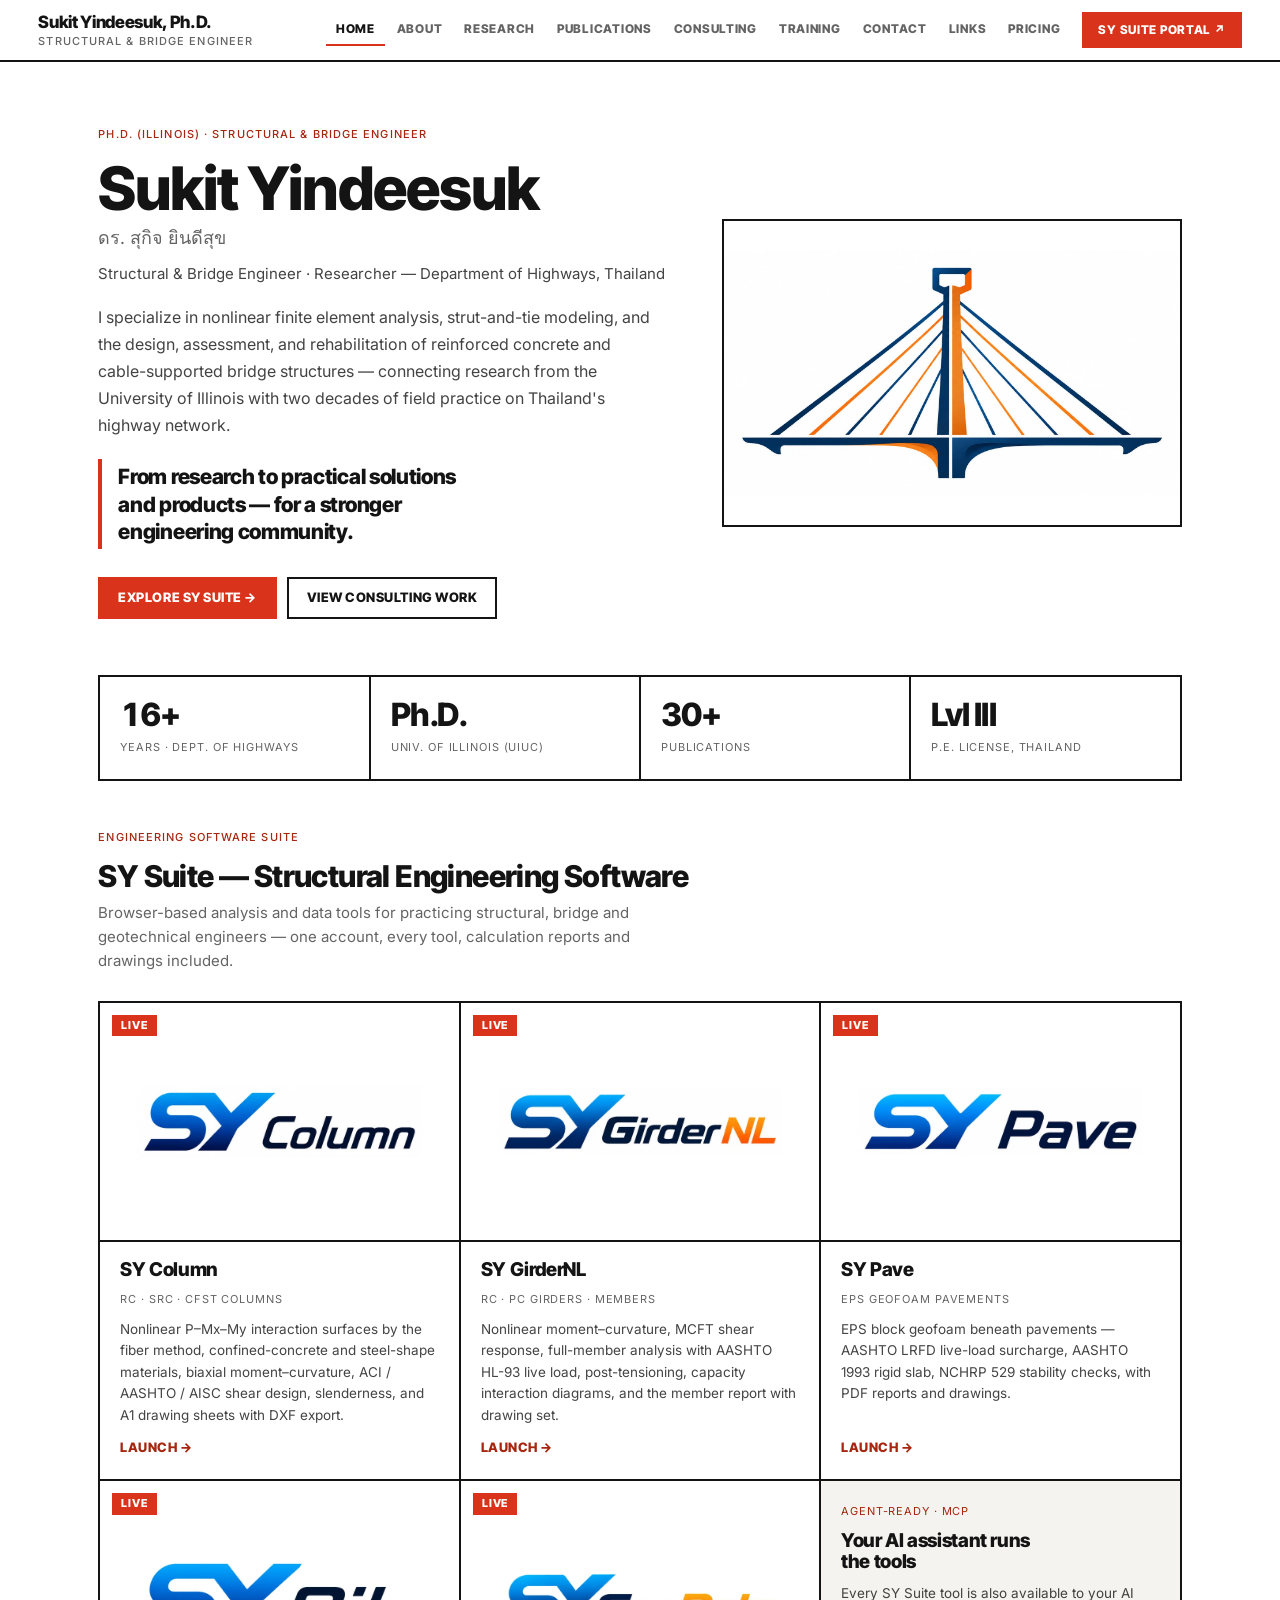
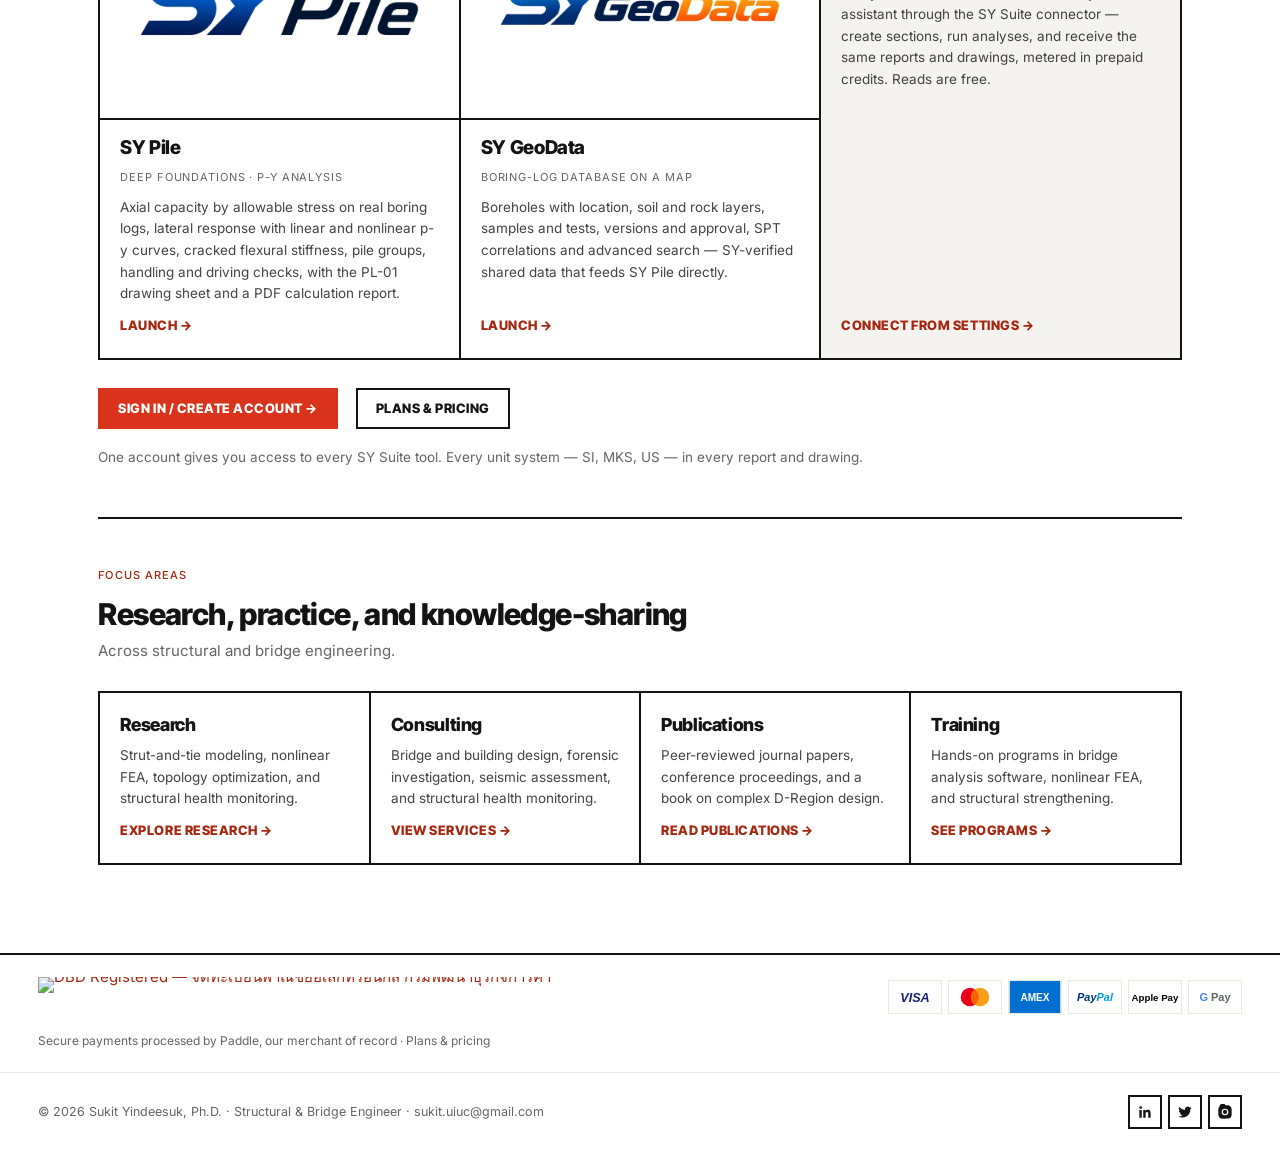
==== index.html @ 0c469ec7 "home: SY Pile + SY GeoData cards, motto, agent-ready note (style v5)" ====
<!DOCTYPE html>
<html lang="en">
<head>
  <meta charset="UTF-8" />
  <meta name="viewport" content="width=device-width, initial-scale=1.0" />
  <title>Sukit Yindeesuk, Ph.D. — Structural &amp; Bridge Engineer</title>
  <meta name="description" content="Dr. Sukit Yindeesuk (ดร. สุกิจ ยินดีสุข) — Structural &amp; Bridge Engineer and Researcher, Department of Highways, Thailand. Ph.D. Civil Engineering, University of Illinois at Urbana-Champaign. SY Suite: SY Column, SY GirderNL, SY Pave, SY Pile and SY GeoData." />
  <link rel="icon" type="image/x-icon" href="/favicon.ico" />
  <link rel="icon" type="image/png" sizes="32x32" href="/favicon-32x32.png" />
  <link rel="icon" type="image/png" sizes="16x16" href="/favicon-16x16.png" />
  <link rel="apple-touch-icon" sizes="180x180" href="/apple-touch-icon.png" />
  <link rel="manifest" href="/site.webmanifest" />
  <meta name="theme-color" content="#ffffff" />
  <link rel="preconnect" href="https://fonts.googleapis.com">
  <link rel="preconnect" href="https://fonts.gstatic.com" crossorigin>
  <link rel="stylesheet" href="https://fonts.googleapis.com/css2?family=Inter:wght@400;500;600&family=Inter+Tight:wght@700;800&display=swap">
  <link rel="stylesheet" href="style.css?v=5" />
</head>
<body>
  <header class="topbar">
    <div class="brand">Sukit Yindeesuk, Ph.D.<span>Structural &amp; Bridge Engineer</span></div>
    <nav class="nav-links">
      <a href="index.html" class="active">Home</a>
      <a href="about.html">About</a>
      <a href="research.html">Research</a>
      <a href="publications.html">Publications</a>
      <a href="consulting.html">Consulting</a>
      <a href="training.html">Training</a>
      <a href="contact.html">Contact</a>
      <a href="links.html">Links</a>
      <a href="https://app.tonsukit.com/#/pricing" target="_blank" rel="noopener">Pricing</a>
      <a href="https://app.tonsukit.com" target="_blank" rel="noopener" class="nav-cta">SY Suite Portal ↗</a>
    </nav>
  </header>

  <main>
    <div class="wrap">
      <section class="hero">
        <div class="hero-text">
          <div class="hero-eyebrow">Ph.D. (Illinois) · Structural &amp; Bridge Engineer</div>
          <h1 class="hero-title">Sukit Yindeesuk<span class="th">ดร. สุกิจ ยินดีสุข</span></h1>
          <div class="hero-role">Structural &amp; Bridge Engineer · Researcher — Department of Highways, Thailand</div>
          <p class="hero-tag">I specialize in nonlinear finite element analysis, strut-and-tie modeling, and the design, assessment, and rehabilitation of reinforced concrete and cable-supported bridge structures — connecting research from the University of Illinois with two decades of field practice on Thailand's highway network.</p>
          <p class="hero-motto">From research to practical solutions and products — for a stronger engineering community.</p>
          <div class="hero-actions">
            <a href="#suite" class="btn btn-primary">Explore SY Suite →</a>
            <a href="consulting.html" class="btn">View Consulting Work</a>
          </div>
        </div>
        <div class="hero-art">
          <picture>
            <source srcset="assets/hero-bridge.webp" type="image/webp">
            <img src="assets/hero-bridge.png" alt="Cable-stayed bridge — SY Suite" width="1500" height="1000" fetchpriority="high">
          </picture>
        </div>
      </section>

      <div class="stats">
        <div class="stat"><div class="num">16+</div><div class="lbl">Years · Dept. of Highways</div></div>
        <div class="stat"><div class="num">Ph.D.</div><div class="lbl">Univ. of Illinois (UIUC)</div></div>
        <div class="stat"><div class="num">30+</div><div class="lbl">Publications</div></div>
        <div class="stat"><div class="num">Lvl III</div><div class="lbl">P.E. License, Thailand</div></div>
      </div>

      <section class="block" id="suite">
        <div class="fbadge">Engineering Software Suite</div>
        <h2>SY Suite — Structural Engineering Software</h2>
        <p class="sub">Browser-based analysis and data tools for practicing structural, bridge and geotechnical engineers — one account, every tool, calculation reports and drawings included.</p>
        <div class="product-grid">

          <div class="product-card live has-logo">
            <div class="pc-banner">
              <picture><source srcset="assets/sy-column-logo-v2.webp" type="image/webp"><img src="assets/sy-column-logo-v2.png" alt="SY Column" loading="lazy" width="900" height="600"></picture>
              <span class="pc-status live">Live</span>
            </div>
            <div class="pc-body">
              <h3>SY Column</h3>
              <div class="pc-meta">RC · SRC · CFST columns</div>
              <p>Nonlinear P–Mx–My interaction surfaces by the fiber method, confined-concrete and steel-shape materials, biaxial moment–curvature, ACI / AASHTO / AISC shear design, slenderness, and A1 drawing sheets with DXF export.</p>
              <a href="https://sycolumn.tonsukit.com" target="_blank" rel="noopener" class="more">Launch →</a>
            </div>
          </div>

          <div class="product-card live has-logo">
            <div class="pc-banner">
              <picture><source srcset="assets/sy-girdernl-logo-v2.webp" type="image/webp"><img src="assets/sy-girdernl-logo-v2.png" alt="SY GirderNL" loading="lazy" width="900" height="600"></picture>
              <span class="pc-status live">Live</span>
            </div>
            <div class="pc-body">
              <h3>SY GirderNL</h3>
              <div class="pc-meta">RC · PC girders · members</div>
              <p>Nonlinear moment–curvature, MCFT shear response, full-member analysis with AASHTO HL-93 live load, post-tensioning, capacity interaction diagrams, and the member report with drawing set.</p>
              <a href="https://girdernl.tonsukit.com" target="_blank" rel="noopener" class="more">Launch →</a>
            </div>
          </div>

          <div class="product-card live has-logo">
            <div class="pc-banner">
              <picture><source srcset="assets/sy-pave-logo-v2.webp" type="image/webp"><img src="assets/sy-pave-logo-v2.png" alt="SY Pave" loading="lazy" width="900" height="600"></picture>
              <span class="pc-status live">Live</span>
            </div>
            <div class="pc-body">
              <h3>SY Pave</h3>
              <div class="pc-meta">EPS geofoam pavements</div>
              <p>EPS block geofoam beneath pavements — AASHTO LRFD live-load surcharge, AASHTO 1993 rigid slab, NCHRP 529 stability checks, with PDF reports and drawings.</p>
              <a href="https://pavement.tonsukit.com" target="_blank" rel="noopener" class="more">Launch →</a>
            </div>
          </div>

          <div class="product-card live has-logo">
            <div class="pc-banner">
              <picture><source srcset="assets/sy-pile-logo-v2.webp" type="image/webp"><img src="assets/sy-pile-logo-v2.png" alt="SY Pile" loading="lazy" width="900" height="600"></picture>
              <span class="pc-status live">Live</span>
            </div>
            <div class="pc-body">
              <h3>SY Pile</h3>
              <div class="pc-meta">Deep foundations · p-y analysis</div>
              <p>Axial capacity by allowable stress on real boring logs, lateral response with linear and nonlinear p-y curves, cracked flexural stiffness, pile groups, handling and driving checks, with the PL-01 drawing sheet and a PDF calculation report.</p>
              <a href="https://pile.tonsukit.com" target="_blank" rel="noopener" class="more">Launch →</a>
            </div>
          </div>

          <div class="product-card live has-logo">
            <div class="pc-banner">
              <picture><source srcset="assets/sy-geodata-logo-v2.webp" type="image/webp"><img src="assets/sy-geodata-logo-v2.png" alt="SY GeoData" loading="lazy" width="900" height="600"></picture>
              <span class="pc-status live">Live</span>
            </div>
            <div class="pc-body">
              <h3>SY GeoData</h3>
              <div class="pc-meta">Boring-log database on a map</div>
              <p>Boreholes with location, soil and rock layers, samples and tests, versions and approval, SPT correlations and advanced search — SY-verified shared data that feeds SY Pile directly.</p>
              <a href="https://gis.tonsukit.com" target="_blank" rel="noopener" class="more">Launch →</a>
            </div>
          </div>

          <div class="product-card pc-note">
            <div class="pc-body">
              <div class="pc-meta">Agent-ready · MCP</div>
              <h3>Your AI assistant runs the tools</h3>
              <p>Every SY Suite tool is also available to your AI assistant through the SY Suite connector — create sections, run analyses, and receive the same reports and drawings, metered in prepaid credits. Reads are free.</p>
              <a href="https://app.tonsukit.com/#/settings" target="_blank" rel="noopener" class="more">Connect from Settings →</a>
            </div>
          </div>

        </div>
        <div class="suite-cta">
          <a href="https://app.tonsukit.com" target="_blank" rel="noopener" class="btn btn-primary">Sign In / Create Account →</a>
          <a href="https://app.tonsukit.com/#/pricing" target="_blank" rel="noopener" class="btn">Plans &amp; Pricing</a>
          <span class="suite-cta-note">One account gives you access to every SY Suite tool. Every unit system — SI, MKS, US — in every report and drawing.</span>
        </div>
      </section>

      <section class="block">
        <div class="fbadge">Focus Areas</div>
        <h2>Research, practice, and knowledge-sharing</h2>
        <p class="sub">Across structural and bridge engineering.</p>
        <div class="card-grid">
          <div class="card">
            <h3>Research</h3>
            <p>Strut-and-tie modeling, nonlinear FEA, topology optimization, and structural health monitoring.</p>
            <a href="research.html" class="more">Explore research →</a>
          </div>
          <div class="card">
            <h3>Consulting</h3>
            <p>Bridge and building design, forensic investigation, seismic assessment, and structural health monitoring.</p>
            <a href="consulting.html" class="more">View services →</a>
          </div>
          <div class="card">
            <h3>Publications</h3>
            <p>Peer-reviewed journal papers, conference proceedings, and a book on complex D-Region design.</p>
            <a href="publications.html" class="more">Read publications →</a>
          </div>
          <div class="card">
            <h3>Training</h3>
            <p>Hands-on programs in bridge analysis software, nonlinear FEA, and structural strengthening.</p>
            <a href="training.html" class="more">See programs →</a>
          </div>
        </div>
      </section>
    </div>
  </main>
  <footer class="footer">
    <div class="footer-pay">
      <a href="https://dbdregistered.dbd.go.th/api/public/shopinfo?param=7BDC76A3CD3622CDC78A5F2451CE8FC6B39B753FEC17CCC241FFFB0E63C2DBDD" target="_blank" rel="noopener" class="dbd-link" aria-label="DBD Registered — ตรวจสอบการจดทะเบียนพาณิชย์อิเล็กทรอนิกส์">
        <img src="https://dbdregistered.dbd.go.th/api/public/banner?param=7BDC76A3CD3622CDC78A5F2451CE8FC6B39B753FEC17CCC241FFFB0E63C2DBDD" alt="DBD Registered — จดทะเบียนพาณิชย์อิเล็กทรอนิกส์ กรมพัฒนาธุรกิจการค้า" class="dbd-badge" loading="lazy">
      </a>
      <div class="paybadges" aria-label="Accepted payment methods">
        <span class="paybadge" title="Visa"><svg viewBox="0 0 60 38" xmlns="http://www.w3.org/2000/svg"><text x="30" y="25" text-anchor="middle" font-family="Arial,Helvetica,sans-serif" font-size="15" font-style="italic" font-weight="bold" fill="#1A1F71">VISA</text></svg></span>
        <span class="paybadge" title="Mastercard"><svg viewBox="0 0 60 38" xmlns="http://www.w3.org/2000/svg"><circle cx="24" cy="19" r="11" fill="#EB001B"/><circle cx="36" cy="19" r="11" fill="#F79E1B"/><path d="M30 10.2a11 11 0 0 1 0 17.6 11 11 0 0 1 0-17.6z" fill="#FF5F00"/></svg></span>
        <span class="paybadge" title="American Express"><svg viewBox="0 0 60 38" xmlns="http://www.w3.org/2000/svg"><rect width="60" height="38" fill="#016FD0"/><text x="30" y="24" text-anchor="middle" font-family="Arial,Helvetica,sans-serif" font-size="12" font-weight="bold" fill="#fff">AMEX</text></svg></span>
        <span class="paybadge" title="PayPal"><svg viewBox="0 0 60 38" xmlns="http://www.w3.org/2000/svg"><text x="30" y="24" text-anchor="middle" font-family="Arial,Helvetica,sans-serif" font-size="13" font-style="italic" font-weight="bold"><tspan fill="#003087">Pay</tspan><tspan fill="#009CDE">Pal</tspan></text></svg></span>
        <span class="paybadge" title="Apple Pay"><svg viewBox="0 0 60 38" xmlns="http://www.w3.org/2000/svg"><text x="30" y="24" text-anchor="middle" font-family="-apple-system,'Segoe UI',Arial,sans-serif" font-size="11.5" font-weight="600" fill="#000">Apple Pay</text></svg></span>
        <span class="paybadge" title="Google Pay"><svg viewBox="0 0 60 38" xmlns="http://www.w3.org/2000/svg"><text x="30" y="24" text-anchor="middle" font-family="Arial,Helvetica,sans-serif" font-size="13" font-weight="bold"><tspan fill="#4285F4">G</tspan><tspan fill="#5F6368"> Pay</tspan></text></svg></span>
      </div>
      <div class="footer-pay-note">Secure payments processed by Paddle, our merchant of record · <a href="https://app.tonsukit.com/#/pricing" target="_blank" rel="noopener" style="color:inherit">Plans &amp; pricing</a></div>
    </div>
    <div class="footer-inner">
      <div class="fmeta">© 2026 Sukit Yindeesuk, Ph.D. · Structural &amp; Bridge Engineer · <a href="mailto:sukit.uiuc@gmail.com">sukit.uiuc@gmail.com</a></div>
      <div class="social">
        <a href="https://www.linkedin.com/in/sukit-yindeesuk-65629050/" target="_blank" rel="noopener" aria-label="LinkedIn"><svg width="16" height="16" viewBox="0 0 24 24" fill="currentColor"><path d="M20.45 20.45h-3.55v-5.57c0-1.33-.02-3.04-1.85-3.04-1.86 0-2.15 1.45-2.15 2.94v5.67H9.35V9h3.41v1.56h.05c.47-.9 1.63-1.85 3.36-1.85 3.6 0 4.27 2.37 4.27 5.45v6.29zM5.34 7.43a2.06 2.06 0 1 1 0-4.12 2.06 2.06 0 0 1 0 4.12zM7.12 20.45H3.56V9h3.56v11.45z"/></svg></a>
        <a href="https://twitter.com/tonsukit" target="_blank" rel="noopener" aria-label="Twitter"><svg width="16" height="16" viewBox="0 0 24 24" fill="currentColor"><path d="M22 5.9c-.7.3-1.5.5-2.3.6.8-.5 1.5-1.3 1.8-2.3-.8.5-1.7.8-2.6 1a4.1 4.1 0 0 0-7 3.7A11.6 11.6 0 0 1 3.4 4.6a4.1 4.1 0 0 0 1.3 5.5c-.7 0-1.3-.2-1.9-.5v.1c0 2 1.4 3.6 3.3 4a4.1 4.1 0 0 1-1.9.1c.5 1.6 2 2.8 3.8 2.9A8.2 8.2 0 0 1 2 18.4a11.6 11.6 0 0 0 6.3 1.8c7.5 0 11.7-6.3 11.7-11.7v-.5c.8-.6 1.5-1.3 2-2.1z"/></svg></a>
        <a href="https://www.instagram.com/mcft_dsfm/" target="_blank" rel="noopener" aria-label="Instagram"><svg width="16" height="16" viewBox="0 0 24 24" fill="currentColor"><path d="M12 2c2.7 0 3.06.01 4.12.06 1.06.05 1.79.22 2.43.47.66.25 1.21.6 1.76 1.15.55.55.9 1.1 1.15 1.76.25.64.42 1.37.47 2.43C21.99 8.94 22 9.3 22 12s-.01 3.06-.06 4.12c-.05 1.06-.22 1.79-.47 2.43a4.9 4.9 0 0 1-1.15 1.76 4.9 4.9 0 0 1-1.76 1.15c-.64.25-1.37.42-2.43.47C15.06 21.99 14.7 22 12 22s-3.06-.01-4.12-.06c-1.06-.05-1.79-.22-2.43-.47a4.9 4.9 0 0 1-1.76-1.15 4.9 4.9 0 0 1-1.15-1.76c-.25-.64-.42-1.37-.47-2.43C2.01 15.06 2 14.7 2 12s.01-3.06.06-4.12c.05-1.06.22-1.79.47-2.43.25-.66.6-1.21 1.15-1.76A4.9 4.9 0 0 1 5.44.54C6.08.29 6.81.12 7.87.07 8.94.02 9.3 0 12 0zm0 5a5 5 0 1 0 0 10 5 5 0 0 0 0-10zm0 8.2a3.2 3.2 0 1 1 0-6.4 3.2 3.2 0 0 1 0 6.4zm5.2-8.4a1.2 1.2 0 1 1-2.4 0 1.2 1.2 0 0 1 2.4 0z"/></svg></a>
      </div>
    </div>
  </footer>
</body>
</html>
---- style.css ----
/* www.tonsukit.com — SY Suite UI v2 "Modernist" (2026-09-15, task #507 phase D)
   Same token block as tonsukit-hub / SY Column / SY GirderNL / SY Pave (sy-ui.css):
   white page, 2-px ink rules, no radius, no shadows, one red accent, Inter / Inter Tight,
   uppercase 11-px letter-spaced micro-labels, tabular numerals.
   The page markup keeps the original class names (.topbar .hero .block .product-card .tl-item
   .pub-item .case .service-item .link-item .contact-card .footer …) so every content page
   restyles without content edits. Legacy variable names (--muted, --text, --accent …) are
   remapped for the few inline styles that use them.
   v5 (2026-09-24): hero motto line, five product cards + agent-ready note cell. */

:root {
  --sy-bg: #ffffff;
  --sy-bg-2: #f4f3ef;
  --sy-bg-3: #e9e8e2;
  --sy-ink: #141414;
  --sy-ink-80: rgba(20, 20, 20, .80);
  --sy-ink-66: rgba(20, 20, 20, .66);
  --sy-ink-45: rgba(20, 20, 20, .45);
  --sy-rule: #141414;
  --sy-accent: #d9341b;
  --sy-accent-700: #a6260f;
  --sy-accent-soft: rgba(217, 52, 27, .08);
  --sy-good: #1a7f37;
  --sy-bad: #b3261e;
  --sy-font-heading: "Inter Tight", "Inter", system-ui, -apple-system, "Segoe UI", sans-serif;
  --sy-font-body: "Inter", system-ui, -apple-system, "Segoe UI", Roboto, sans-serif;
  --sy-font-mono: "JetBrains Mono", ui-monospace, SFMono-Regular, Menlo, monospace;
  --sy-rule-w: 2px;
  --sy-pad: clamp(16px, 3vw, 40px);
  /* legacy names used by inline styles in the content pages */
  --bg: #ffffff; --panel: #ffffff; --panel-2: #f4f3ef; --border: #e9e8e2;
  --text: #141414; --muted: rgba(20, 20, 20, .66); --accent: #a6260f; --accent-2: #d9341b;
  --good: #1a7f37; --radius: 0px;
}

* { box-sizing: border-box; }
html { scroll-behavior: smooth; }
body {
  margin: 0;
  font-family: var(--sy-font-body);
  font-size: 15px;
  line-height: 1.6;
  background: var(--sy-bg);
  color: var(--sy-ink);
  text-wrap: pretty;
  -webkit-font-smoothing: antialiased;
}
a { color: var(--sy-accent-700); text-decoration: none; }
a:hover { color: var(--sy-accent); text-decoration: underline; }
img { max-width: 100%; display: block; }
h1, h2, h3, h4 { font-family: var(--sy-font-heading); font-weight: 800; letter-spacing: -0.02em; line-height: 1.1; color: var(--sy-ink); margin: 0; }
h1 { font-size: clamp(30px, 4vw, 46px); }
h2 { font-size: clamp(22px, 2.6vw, 30px); }
h3 { font-size: 17px; }
h4 { font-size: 15px; }
p { margin: 0; }
.num, .stat .num, .pub-item .yr { font-feature-settings: 'tnum' 1; font-variant-numeric: tabular-nums; }

/* ---- micro-labels ------------------------------------------------------- */
.eyebrow, .hero-eyebrow, .fbadge, .group-title, .case .when, .link-item .cat, .kicker {
  display: block;
  font-family: var(--sy-font-body);
  font-size: 11px;
  font-weight: 500;
  letter-spacing: .1em;
  text-transform: uppercase;
  color: var(--sy-accent-700);
  margin: 0 0 14px;
  background: none;
  padding: 0;
  border-radius: 0;
}
.group-title { color: var(--sy-ink); margin: 40px 0 0; padding-bottom: 10px; border-bottom: var(--sy-rule-w) solid var(--sy-rule); }
.group-title:first-child { margin-top: 0; }
.link-item .cat, .case .when { color: var(--sy-ink-66); margin-bottom: 6px; }

/* ---- top bar ------------------------------------------------------------ */
.topbar {
  position: sticky; top: 0; z-index: 50;
  display: flex; align-items: center; justify-content: space-between; flex-wrap: wrap; gap: 10px 18px;
  padding: 12px var(--sy-pad);
  background: var(--sy-bg);
  border-bottom: var(--sy-rule-w) solid var(--sy-rule);
}
.brand { font-family: var(--sy-font-heading); font-weight: 800; font-size: 17px; letter-spacing: -0.02em; color: var(--sy-ink); line-height: 1.15; }
.brand span { display: block; font-family: var(--sy-font-body); font-weight: 500; font-size: 11px; letter-spacing: .1em; text-transform: uppercase; color: var(--sy-ink-66); margin-top: 3px; }
.nav-links { display: flex; align-items: center; flex-wrap: wrap; gap: 2px; }
.nav-links a {
  color: var(--sy-ink-66);
  font-family: var(--sy-font-heading); font-weight: 800; font-size: 12px; letter-spacing: .06em; text-transform: uppercase;
  padding: 8px 10px; border-bottom: var(--sy-rule-w) solid transparent; line-height: 1.2;
}
.nav-links a:hover { color: var(--sy-ink); text-decoration: none; border-bottom-color: var(--sy-ink); }
.nav-links a.active { color: var(--sy-ink); border-bottom-color: var(--sy-accent); }
.nav-links a.nav-cta {
  margin-left: 10px; padding: 9px 14px;
  background: var(--sy-accent); color: #fff; border: var(--sy-rule-w) solid var(--sy-accent);
}
.nav-links a.nav-cta:hover { background: var(--sy-accent-700); border-color: var(--sy-accent-700); color: #fff; }

/* ---- layout ------------------------------------------------------------- */
.wrap { max-width: 1160px; margin: 0 auto; padding: 0 var(--sy-pad); }
.page-hero { padding: 56px 0 36px; border-bottom: var(--sy-rule-w) solid var(--sy-rule); }
.page-hero h1 { margin: 0 0 14px; max-width: 20ch; }
.page-hero p { color: var(--sy-ink-80); font-size: 16px; line-height: 1.7; max-width: 62ch; }
section.block { padding: 48px 0; border-bottom: var(--sy-rule-w) solid var(--sy-rule); }
section.block:last-of-type { border-bottom: none; }
section.block h2 { margin: 0 0 8px; }
section.block > .sub { color: var(--sy-ink-66); font-size: 15px; margin: 0 0 28px; max-width: 64ch; }
main > .wrap > .page-hero + section.block { padding-top: 40px; }

/* ---- home hero ---------------------------------------------------------- */
.hero { display: grid; grid-template-columns: minmax(0, 1.25fr) minmax(0, 1fr); gap: 48px; align-items: center; padding: 64px 0 56px; border-bottom: var(--sy-rule-w) solid var(--sy-rule); }
.hero-text { min-width: 0; }
.hero-art { min-width: 0; border: var(--sy-rule-w) solid var(--sy-rule); background: var(--sy-bg); }
.hero-art img, .hero-art svg { width: 100%; height: auto; display: block; }
.hero-title { font-size: clamp(36px, 5vw, 60px); margin: 0 0 8px; line-height: 1.02; }
.hero-title .th { display: block; font-family: var(--sy-font-body); font-size: 18px; font-weight: 400; letter-spacing: 0; color: var(--sy-ink-66); margin-top: 10px; }
.hero-role { color: var(--sy-ink-80); font-size: 15px; margin: 14px 0 18px; }
.hero-tag { color: var(--sy-ink-80); font-size: 16px; line-height: 1.7; max-width: 56ch; margin: 0 0 20px; }
.hero-motto {
  font-family: var(--sy-font-heading); font-weight: 800; font-size: clamp(18px, 1.7vw, 21px); letter-spacing: -0.015em; line-height: 1.3;
  color: var(--sy-ink); max-width: 30ch;
  margin: 0 0 28px; padding: 4px 0 4px 16px; border-left: 4px solid var(--sy-accent);
}
.hero-actions { display: flex; gap: 10px; flex-wrap: wrap; }

.btn {
  display: inline-flex; align-items: center; gap: 8px;
  font-family: var(--sy-font-heading); font-weight: 800; font-size: 13px; letter-spacing: .04em; text-transform: uppercase;
  padding: 11px 18px; line-height: 1.2;
  border: var(--sy-rule-w) solid var(--sy-rule); background: var(--sy-bg); color: var(--sy-ink);
  border-radius: 0; cursor: pointer; transition: background .12s, color .12s;
}
.btn:hover { background: var(--sy-ink); color: var(--sy-bg); text-decoration: none; }
.btn-primary { background: var(--sy-accent); border-color: var(--sy-accent); color: #fff; }
.btn-primary:hover { background: var(--sy-accent-700); border-color: var(--sy-accent-700); color: #fff; }

/* ---- stats strip -------------------------------------------------------- */
.stats { display: grid; grid-template-columns: repeat(4, 1fr); gap: var(--sy-rule-w); background: var(--sy-rule); border: var(--sy-rule-w) solid var(--sy-rule); border-top: 0; }
.stat { background: var(--sy-bg); padding: 22px 20px; }
.stat .num { font-family: var(--sy-font-heading); font-weight: 800; font-size: 32px; letter-spacing: -0.03em; line-height: 1; color: var(--sy-ink); }
.stat .lbl { font-size: 11px; letter-spacing: .08em; text-transform: uppercase; color: var(--sy-ink-66); margin-top: 8px; }

/* ---- SY Suite product grid (home) --------------------------------------- */
.product-grid { display: grid; grid-template-columns: repeat(3, 1fr); gap: var(--sy-rule-w); background: var(--sy-rule); border: var(--sy-rule-w) solid var(--sy-rule); margin-bottom: 28px; }
.product-card { background: var(--sy-bg); display: flex; flex-direction: column; min-width: 0; }
.product-card.has-logo { padding: 0; overflow: hidden; }
.pc-banner { position: relative; line-height: 0; background: #fff; border-bottom: var(--sy-rule-w) solid var(--sy-rule); aspect-ratio: 3 / 2; overflow: hidden; }
.pc-banner img { width: 100%; height: 100%; object-fit: contain; display: block; }
.pc-banner .pc-status { position: absolute; top: 12px; left: 12px; }
.pc-body { padding: 18px 20px 22px; display: flex; flex-direction: column; gap: 10px; flex: 1; }
.pc-body h3 { font-size: 19px; }
.pc-body p { color: var(--sy-ink-80); font-size: 13.5px; line-height: 1.6; flex: 1; }
.pc-body .pc-meta { font-size: 11px; letter-spacing: .08em; text-transform: uppercase; color: var(--sy-ink-66); }
.product-card.pc-note { background: var(--sy-bg-2); }
.product-card.pc-note .pc-body { padding: 22px 20px 22px; justify-content: center; }
.product-card.pc-note .pc-meta { color: var(--sy-accent-700); }
.product-card.pc-note h3 { max-width: 16ch; }
.pc-status { display: inline-block; font-family: var(--sy-font-heading); font-weight: 800; font-size: 11px; letter-spacing: .08em; text-transform: uppercase; padding: 4px 9px; line-height: 1.2; border-radius: 0; white-space: nowrap; }
.pc-status.live { background: var(--sy-accent); color: #fff; }
.product-card a.more, .card a.more { font-family: var(--sy-font-heading); font-weight: 800; font-size: 13px; letter-spacing: .04em; text-transform: uppercase; color: var(--sy-accent-700); }
.suite-cta { display: flex; align-items: center; gap: 18px; flex-wrap: wrap; }
.suite-cta-note { color: var(--sy-ink-66); font-size: 13.5px; }
.suite-faq { margin-top: 28px; padding-top: 18px; border-top: 1px solid var(--sy-bg-3); font-size: 13.5px; color: var(--sy-ink-66); max-width: 72ch; }
.suite-faq b { color: var(--sy-ink); font-weight: 600; }

/* ---- card grid (home focus areas) --------------------------------------- */
.card-grid { display: grid; grid-template-columns: repeat(4, 1fr); gap: var(--sy-rule-w); background: var(--sy-rule); border: var(--sy-rule-w) solid var(--sy-rule); }
.card { background: var(--sy-bg); padding: 22px 20px; display: flex; flex-direction: column; gap: 10px; }
.card:hover { background: var(--sy-bg-2); }
.card h3 { font-size: 18px; }
.card p { color: var(--sy-ink-80); font-size: 13.5px; line-height: 1.6; flex: 1; }

/* ---- timeline (about) --------------------------------------------------- */
.timeline { display: flex; flex-direction: column; border-top: var(--sy-rule-w) solid var(--sy-rule); }
.tl-item { position: relative; display: grid; grid-template-columns: 200px minmax(0, 1fr); gap: 8px 32px; padding: 20px 0; border-bottom: 1px solid var(--sy-bg-3); }
.tl-item:last-child { border-bottom: 0; }
.tl-item h3 { grid-column: 2; font-size: 17px; margin: 0; }
.tl-item .org { grid-column: 2; color: var(--sy-accent-700); font-size: 14px; font-weight: 500; }
.tl-item .when { grid-column: 1; grid-row: 1 / span 3; font-size: 12px; letter-spacing: .06em; text-transform: uppercase; color: var(--sy-ink-66); padding-top: 4px; font-variant-numeric: tabular-nums; }
.tl-item p { grid-column: 2; color: var(--sy-ink-80); font-size: 14px; margin: 0; }

/* ---- tag list ----------------------------------------------------------- */
.tags { display: flex; flex-wrap: wrap; gap: 8px; }
.tag { border: var(--sy-rule-w) solid var(--sy-rule); color: var(--sy-ink); font-family: var(--sy-font-heading); font-weight: 800; font-size: 11px; letter-spacing: .06em; text-transform: uppercase; padding: 5px 10px; line-height: 1.3; border-radius: 0; background: none; }

/* ---- publications ------------------------------------------------------- */
.pub-list { display: flex; flex-direction: column; }
.pub-item { padding: 14px 0 14px 88px; position: relative; font-size: 14px; line-height: 1.6; color: var(--sy-ink-80); border-bottom: 1px solid var(--sy-bg-3); background: none; border-radius: 0; }
.pub-item:last-child { border-bottom: 0; }
.pub-item .yr { position: absolute; left: 0; top: 15px; font-family: var(--sy-font-heading); font-weight: 800; color: var(--sy-ink); font-size: 14px; letter-spacing: .02em; }

/* ---- services (consulting / training) ----------------------------------- */
.service-grid { display: grid; grid-template-columns: 1fr 1fr; gap: var(--sy-rule-w); background: var(--sy-rule); border: var(--sy-rule-w) solid var(--sy-rule); }
.service-item { background: var(--sy-bg); padding: 20px 22px; border-radius: 0; }
.service-item h4 { margin: 0 0 8px; font-size: 16px; }
.service-item ul { margin: 8px 0 0; padding-left: 18px; color: var(--sy-ink-80); font-size: 13.5px; line-height: 1.7; }
.service-item p { margin: 0; color: var(--sy-ink-80); font-size: 14px; }

/* ---- case studies (research / consulting) -------------------------------- */
.case { padding: 24px 0; border-top: 1px solid var(--sy-bg-3); background: none; border-radius: 0; margin: 0; }
.case:first-of-type { border-top: var(--sy-rule-w) solid var(--sy-rule); }
.case h3 { font-size: 19px; margin: 0 0 10px; }
.case p { color: var(--sy-ink-80); font-size: 14.5px; line-height: 1.7; margin: 0; }
.case .tags { margin-top: 14px; }

/* ---- contact ------------------------------------------------------------ */
.contact-grid { display: grid; grid-template-columns: 1fr 1fr; gap: 24px; align-items: start; }
.contact-card { border: var(--sy-rule-w) solid var(--sy-rule); padding: 26px 28px; background: var(--sy-bg); border-radius: 0; }
.contact-card .row { display: flex; gap: 14px; margin-bottom: 12px; font-size: 14px; line-height: 1.6; }
.contact-card .row .k { min-width: 110px; flex-shrink: 0; font-size: 11px; letter-spacing: .08em; text-transform: uppercase; color: var(--sy-ink-66); padding-top: 4px; }
.map-frame { border: var(--sy-rule-w) solid var(--sy-rule); overflow: hidden; height: 360px; border-radius: 0; }
.map-frame iframe { width: 100%; height: 100%; border: 0; filter: grayscale(1) contrast(1.05); }

/* ---- links page --------------------------------------------------------- */
.link-grid { display: grid; grid-template-columns: 1fr 1fr; gap: var(--sy-rule-w); background: var(--sy-rule); border: var(--sy-rule-w) solid var(--sy-rule); }
.link-item { background: var(--sy-bg); padding: 16px 20px; font-size: 14px; border-radius: 0; }
.link-item:hover { background: var(--sy-bg-2); }
.link-item a { font-weight: 500; }

/* ---- footer ------------------------------------------------------------- */
.footer { border-top: var(--sy-rule-w) solid var(--sy-rule); margin-top: 40px; }
.footer-pay { display: flex; align-items: center; justify-content: space-between; flex-wrap: wrap; gap: 14px 24px; padding: 22px var(--sy-pad); border-bottom: 1px solid var(--sy-bg-3); }
.footer-pay .dbd-link { display: inline-block; line-height: 0; }
.footer-pay .dbd-badge { height: 40px; width: auto; }
.paybadges { display: flex; align-items: center; gap: 6px; flex-wrap: wrap; }
.paybadge { display: inline-block; width: 54px; height: 34px; border: 1px solid var(--sy-bg-3); background: #fff; }
.paybadge svg { width: 100%; height: 100%; display: block; }
.footer-pay-note { flex-basis: 100%; font-size: 12px; color: var(--sy-ink-66); }
.footer-inner { display: flex; justify-content: space-between; align-items: center; flex-wrap: wrap; gap: 16px; padding: 22px var(--sy-pad) 40px; }
.footer .fmeta { color: var(--sy-ink-66); font-size: 12.5px; }
.footer .fmeta a { color: var(--sy-ink-66); }
.social { display: flex; gap: 6px; }
.social a { display: inline-flex; align-items: center; justify-content: center; width: 34px; height: 34px; border: var(--sy-rule-w) solid var(--sy-rule); color: var(--sy-ink); background: var(--sy-bg); border-radius: 0; }
.social a:hover { background: var(--sy-ink); color: var(--sy-bg); }

/* ---- responsive --------------------------------------------------------- */
@media (max-width: 900px) {
  .hero { grid-template-columns: 1fr; gap: 28px; padding: 40px 0 36px; }
  .hero-art { max-width: 520px; }
  .card-grid { grid-template-columns: 1fr 1fr; }
  .product-grid { grid-template-columns: 1fr; }
  .tl-item { grid-template-columns: 1fr; gap: 4px; }
  .tl-item .when { grid-row: auto; grid-column: 1; }
  .tl-item h3, .tl-item .org, .tl-item p { grid-column: 1; }
}
@media (max-width: 780px) {
  .topbar { justify-content: center; text-align: center; }
  .nav-links { justify-content: center; }
  .stats { grid-template-columns: repeat(2, 1fr); }
  .service-grid, .contact-grid, .link-grid { grid-template-columns: 1fr; }
  .pub-item { padding-left: 0; padding-top: 34px; }
  .pub-item .yr { top: 12px; }
  .footer-pay, .footer-inner { justify-content: center; text-align: center; }
  .footer-pay-note { text-align: center; }
}
@media (max-width: 520px) {
  .card-grid { grid-template-columns: 1fr; }
  .stats { grid-template-columns: 1fr 1fr; }
  .hero-actions .btn { width: 100%; justify-content: center; }
  .hero-motto { max-width: none; }
}
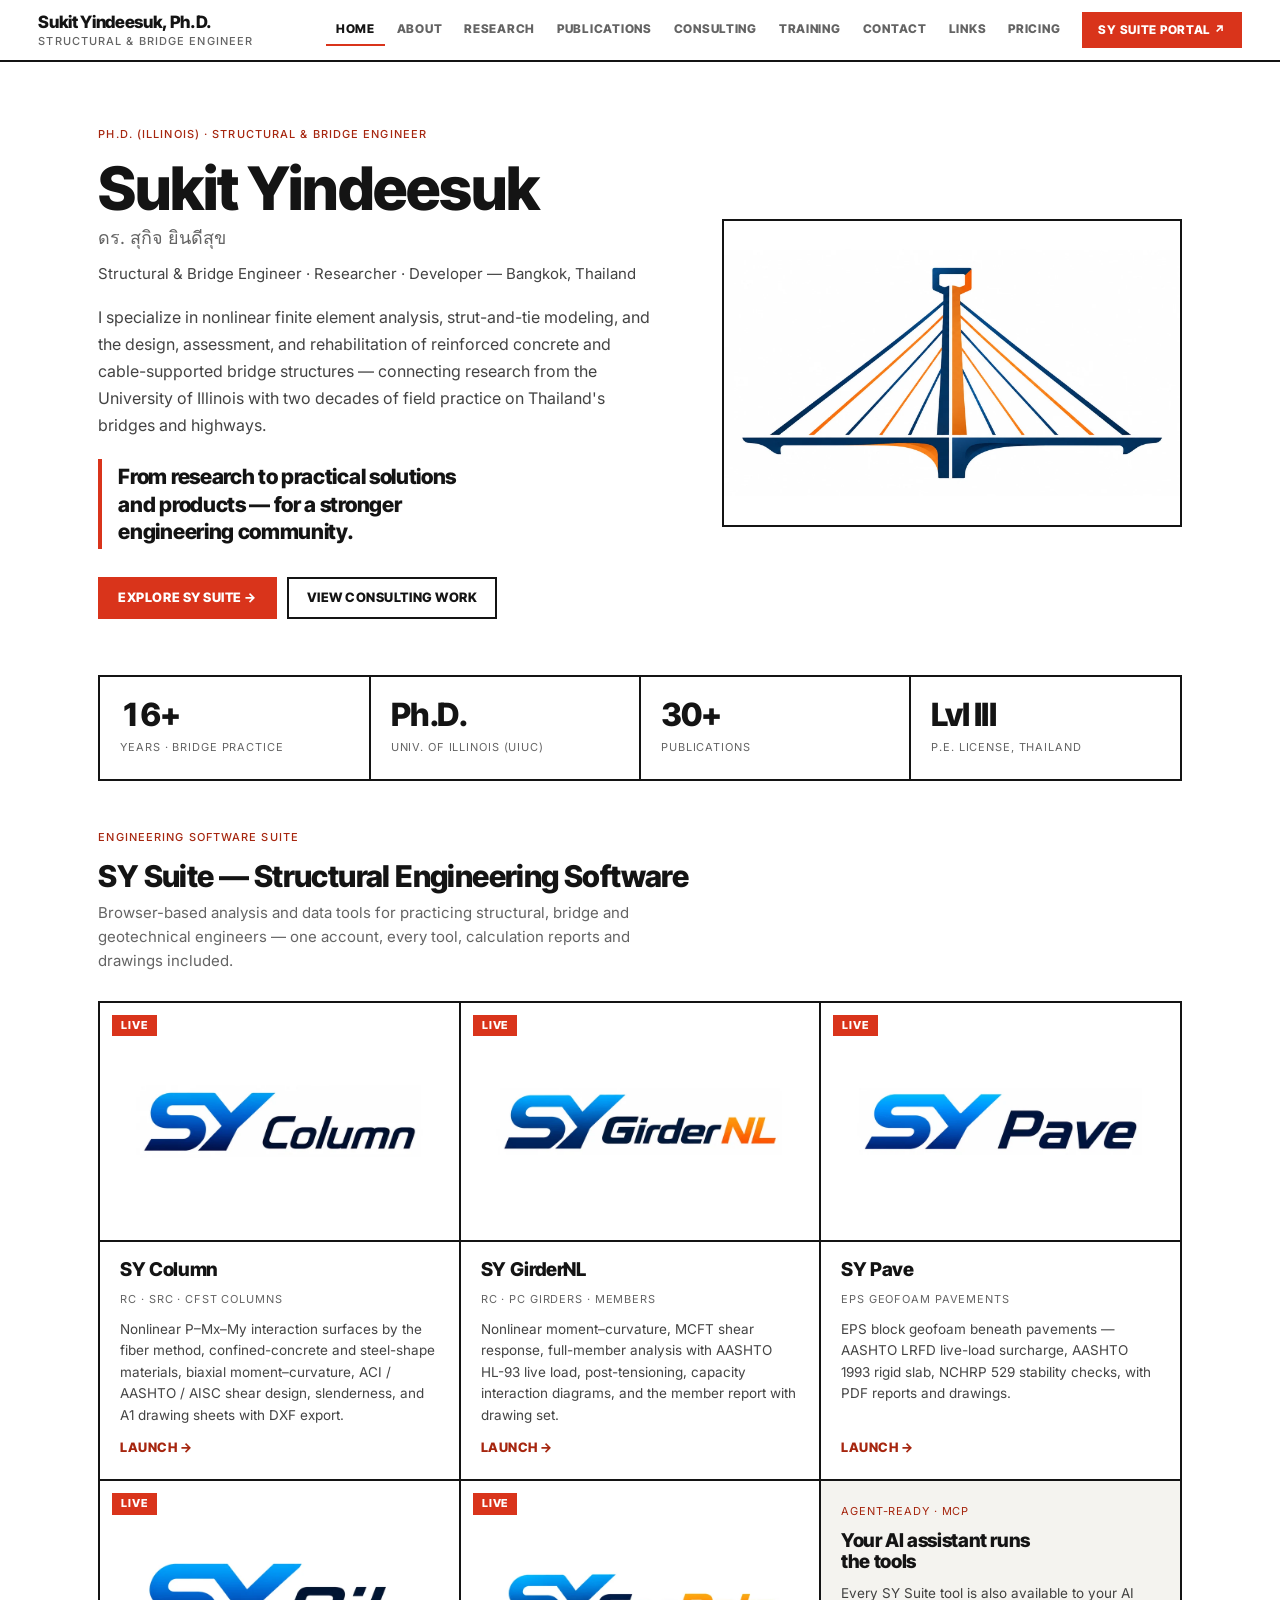
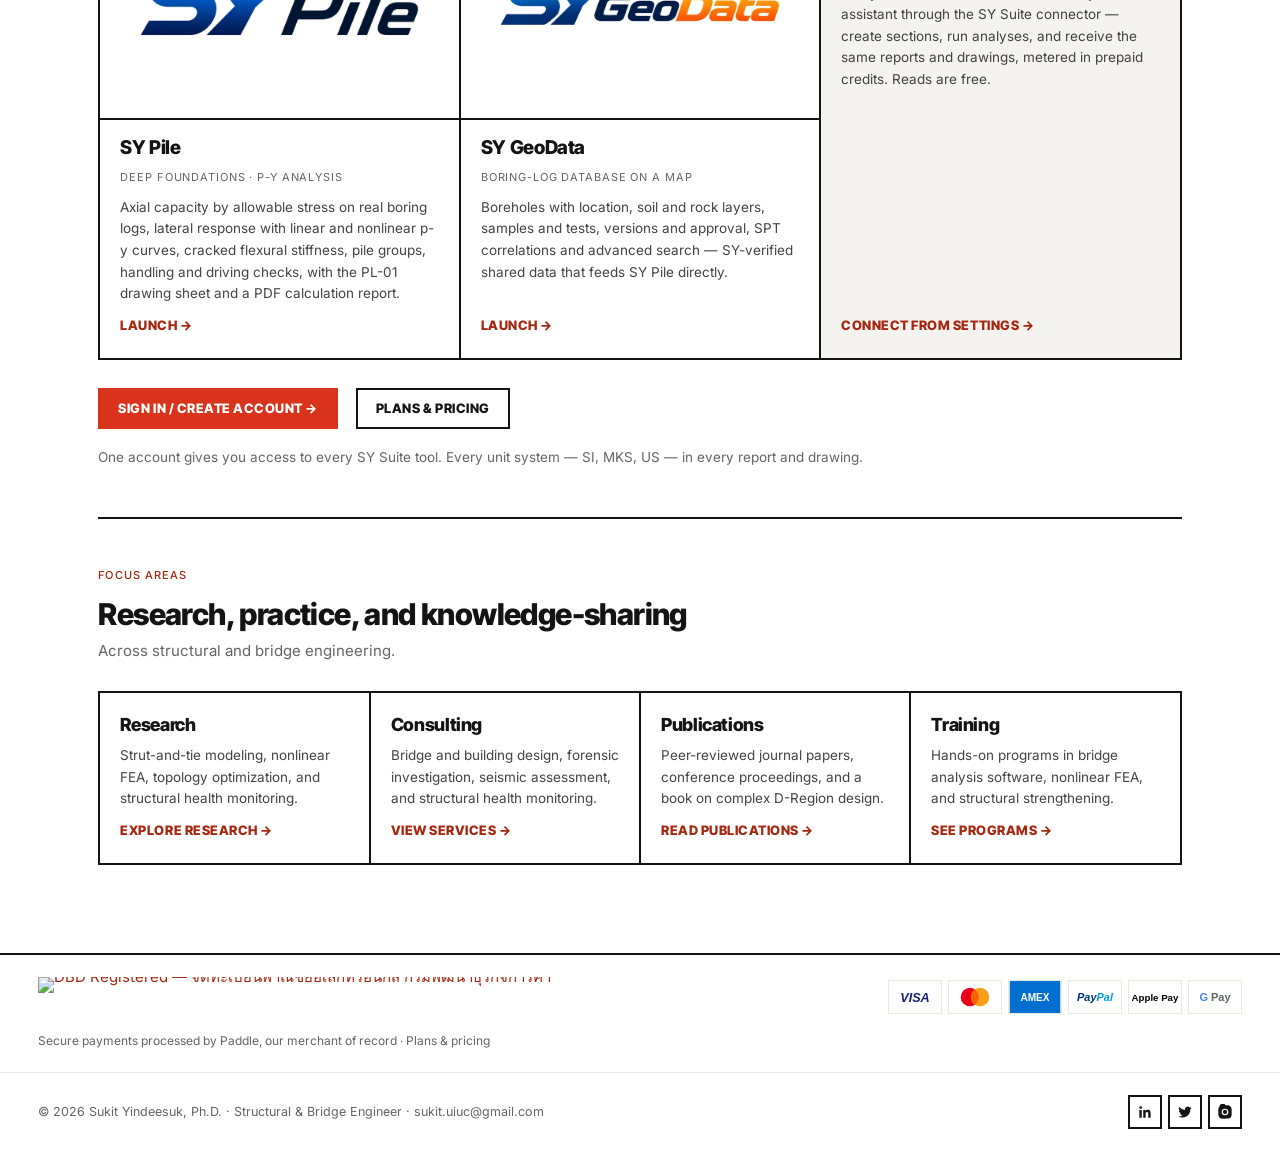
==== commit 2bc36960: ""home: Bangkok, Thailand + Developer"" ====
--- a/index.html
+++ b/index.html
@@ -4,7 +4,7 @@
   <meta charset="UTF-8" />
   <meta name="viewport" content="width=device-width, initial-scale=1.0" />
   <title>Sukit Yindeesuk, Ph.D. — Structural &amp; Bridge Engineer</title>
-  <meta name="description" content="Dr. Sukit Yindeesuk (ดร. สุกิจ ยินดีสุข) — Structural &amp; Bridge Engineer and Researcher, Department of Highways, Thailand. Ph.D. Civil Engineering, University of Illinois at Urbana-Champaign. SY Suite: SY Column, SY GirderNL, SY Pave, SY Pile and SY GeoData." />
+  <meta name="description" content="Dr. Sukit Yindeesuk (ดร. สุกิจ ยินดีสุข) — Structural &amp; Bridge Engineer, Researcher and Software Developer, Bangkok, Thailand. Ph.D. Civil Engineering, University of Illinois at Urbana-Champaign. SY Suite: SY Column, SY GirderNL, SY Pave, SY Pile and SY GeoData." />
   <link rel="icon" type="image/x-icon" href="/favicon.ico" />
   <link rel="icon" type="image/png" sizes="32x32" href="/favicon-32x32.png" />
   <link rel="icon" type="image/png" sizes="16x16" href="/favicon-16x16.png" />
@@ -39,8 +39,8 @@
         <div class="hero-text">
           <div class="hero-eyebrow">Ph.D. (Illinois) · Structural &amp; Bridge Engineer</div>
           <h1 class="hero-title">Sukit Yindeesuk<span class="th">ดร. สุกิจ ยินดีสุข</span></h1>
-          <div class="hero-role">Structural &amp; Bridge Engineer · Researcher — Department of Highways, Thailand</div>
-          <p class="hero-tag">I specialize in nonlinear finite element analysis, strut-and-tie modeling, and the design, assessment, and rehabilitation of reinforced concrete and cable-supported bridge structures — connecting research from the University of Illinois with two decades of field practice on Thailand's highway network.</p>
+          <div class="hero-role">Structural &amp; Bridge Engineer · Researcher · Developer — Bangkok, Thailand</div>
+          <p class="hero-tag">I specialize in nonlinear finite element analysis, strut-and-tie modeling, and the design, assessment, and rehabilitation of reinforced concrete and cable-supported bridge structures — connecting research from the University of Illinois with two decades of field practice on Thailand's bridges and highways.</p>
           <p class="hero-motto">From research to practical solutions and products — for a stronger engineering community.</p>
           <div class="hero-actions">
             <a href="#suite" class="btn btn-primary">Explore SY Suite →</a>
@@ -56,7 +56,7 @@
       </section>
 
       <div class="stats">
-        <div class="stat"><div class="num">16+</div><div class="lbl">Years · Dept. of Highways</div></div>
+        <div class="stat"><div class="num">16+</div><div class="lbl">Years · Bridge Practice</div></div>
         <div class="stat"><div class="num">Ph.D.</div><div class="lbl">Univ. of Illinois (UIUC)</div></div>
         <div class="stat"><div class="num">30+</div><div class="lbl">Publications</div></div>
         <div class="stat"><div class="num">Lvl III</div><div class="lbl">P.E. License, Thailand</div></div>
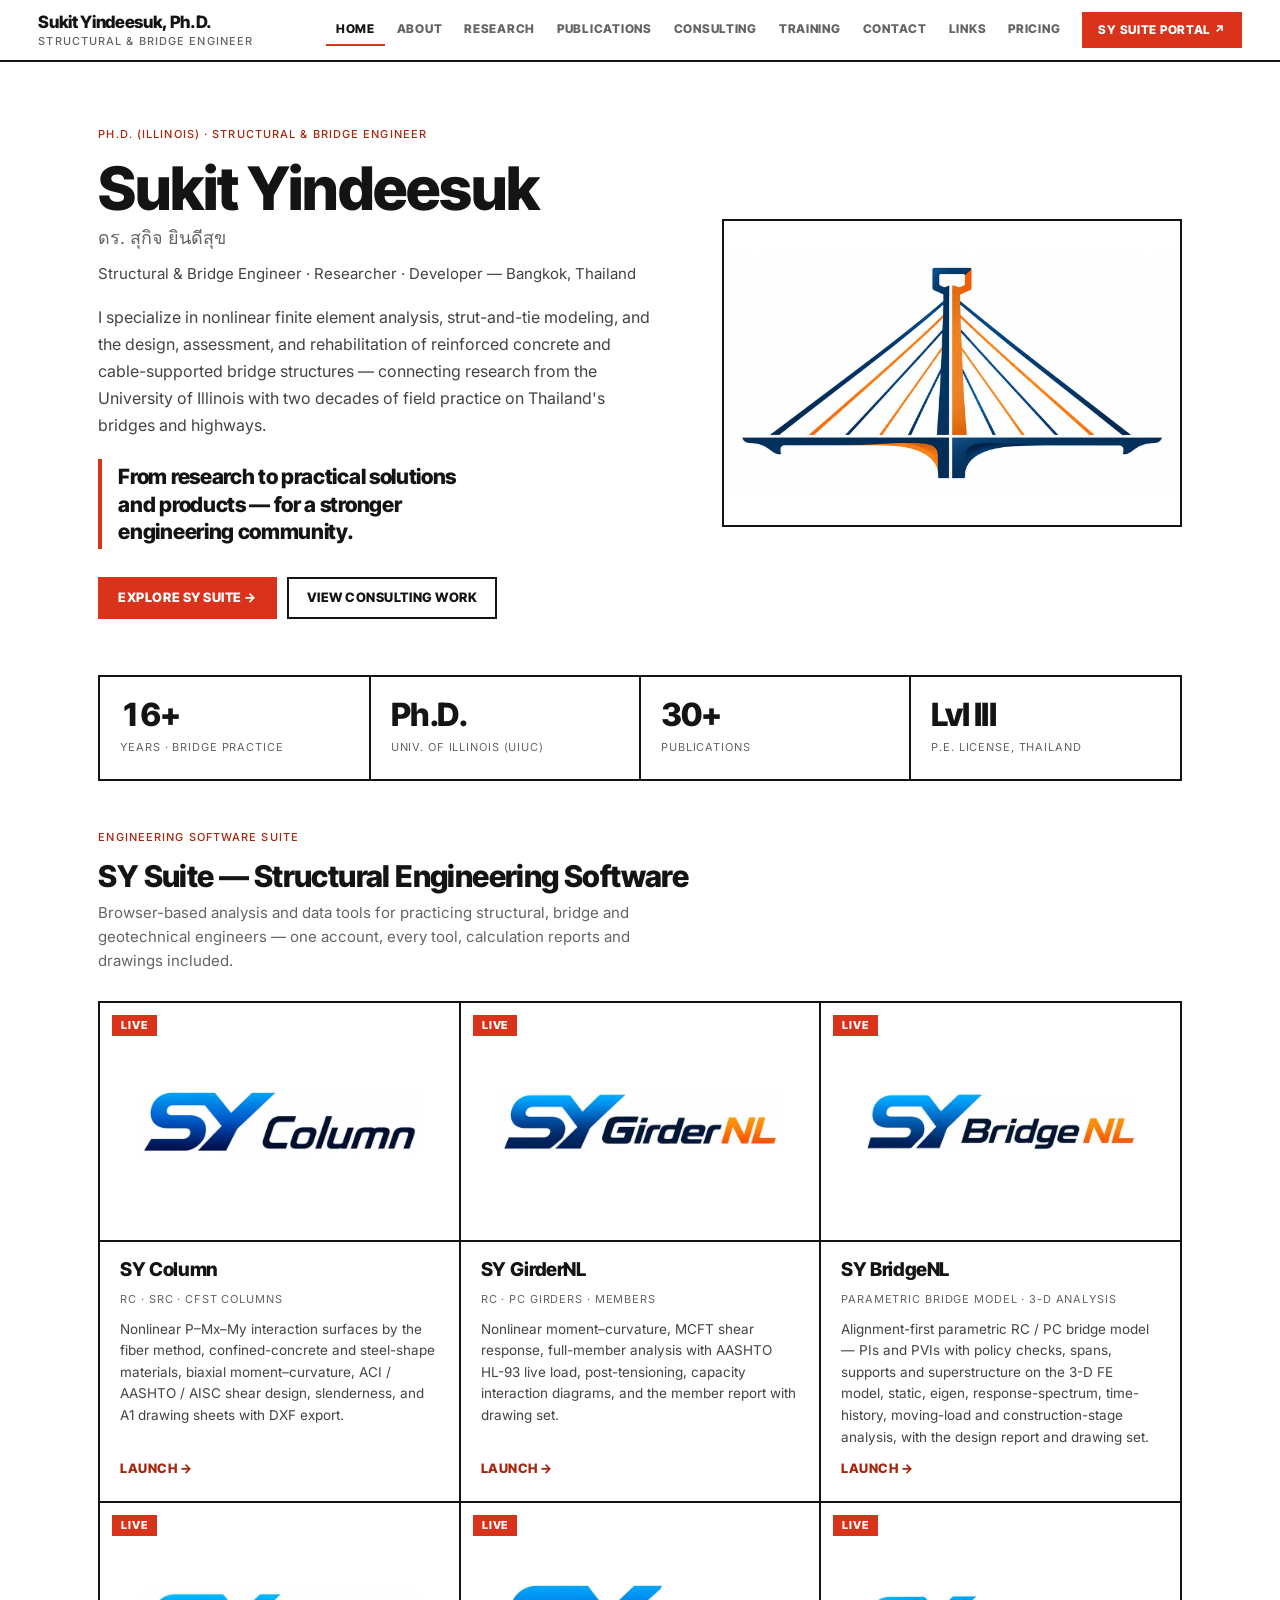
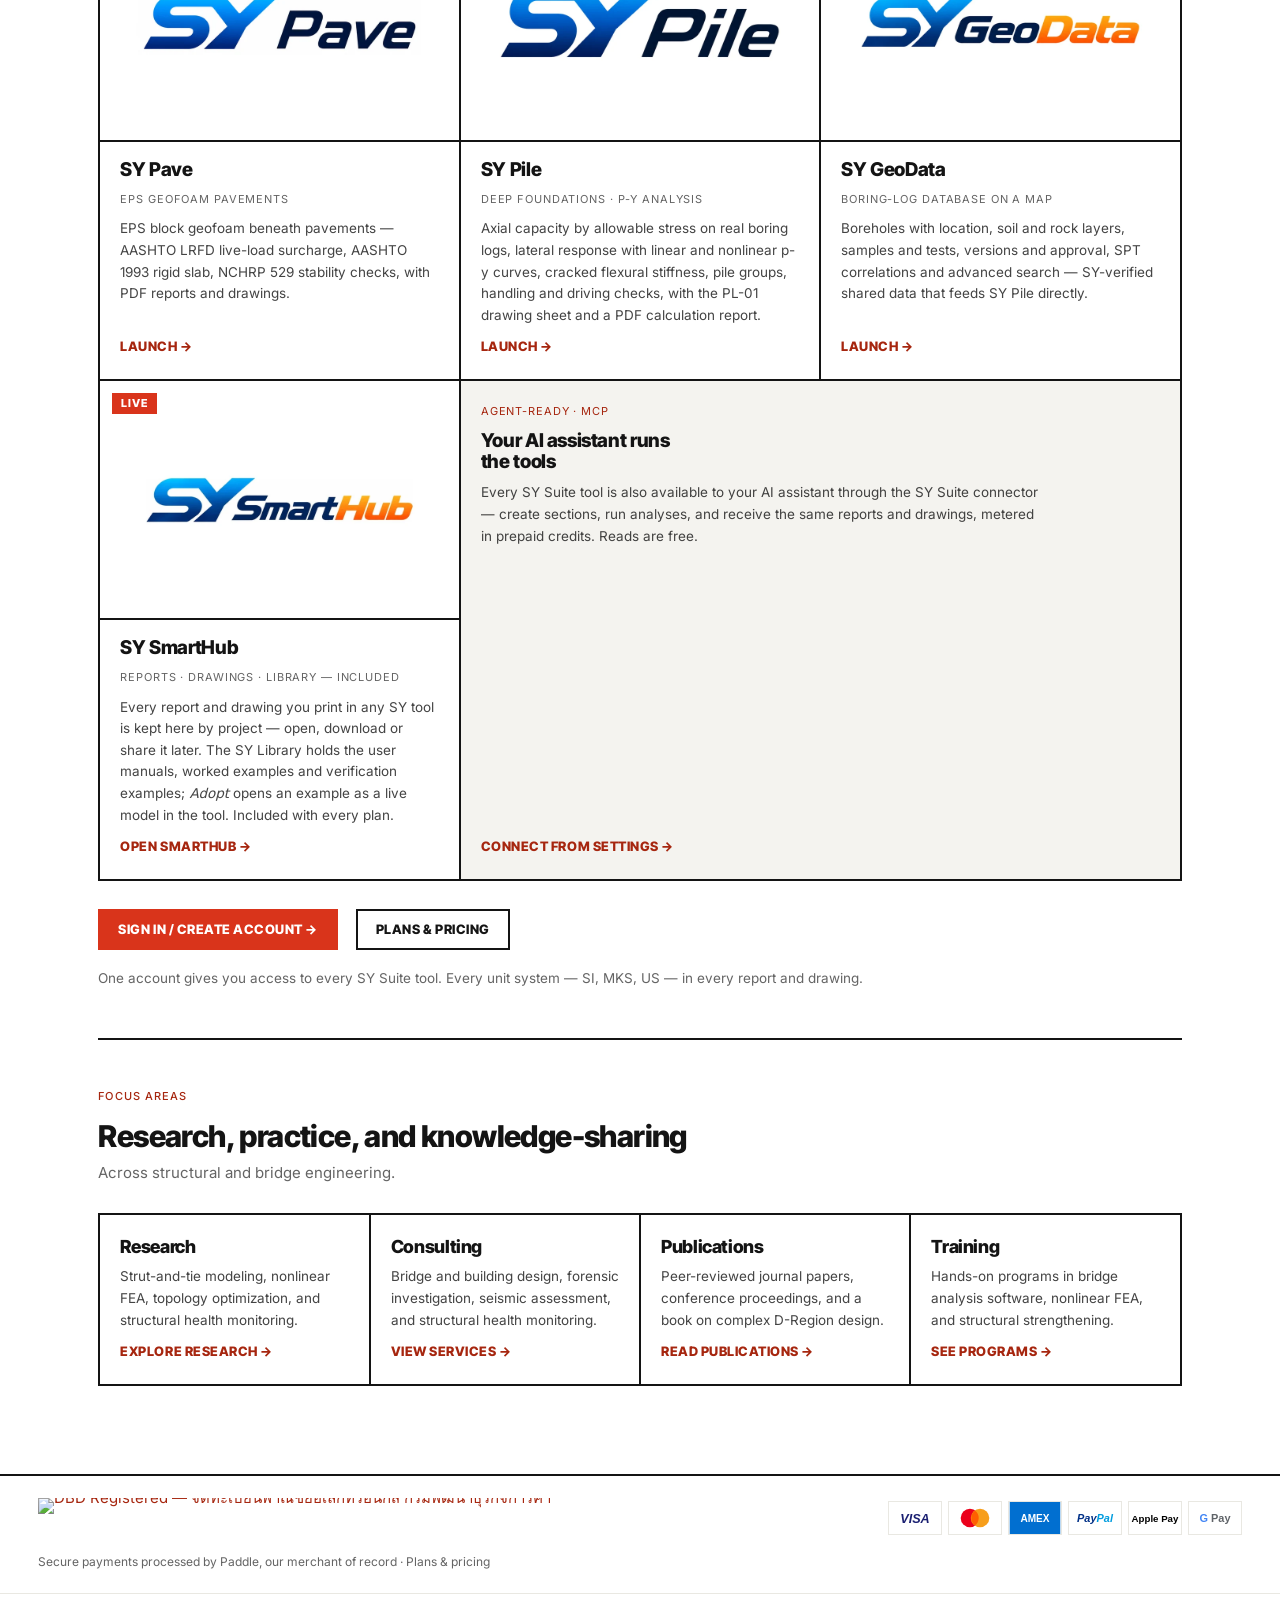
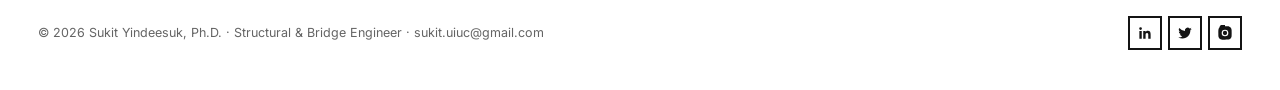
==== commit bf6e392b: "Home: SY BridgeNL + SY SmartHub cards (style v6)" ====
--- a/index.html
+++ b/index.html
@@ -14,7 +14,7 @@
   <link rel="preconnect" href="https://fonts.googleapis.com">
   <link rel="preconnect" href="https://fonts.gstatic.com" crossorigin>
   <link rel="stylesheet" href="https://fonts.googleapis.com/css2?family=Inter:wght@400;500;600&family=Inter+Tight:wght@700;800&display=swap">
-  <link rel="stylesheet" href="style.css?v=5" />
+  <link rel="stylesheet" href="style.css?v=6" />
 </head>
 <body>
   <header class="topbar">
@@ -96,6 +96,19 @@
 
           <div class="product-card live has-logo">
             <div class="pc-banner">
+              <picture><source srcset="assets/sy-bridgenl-logo-v2.webp" type="image/webp"><img src="assets/sy-bridgenl-logo-v2.png" alt="SY BridgeNL" loading="lazy" width="900" height="600"></picture>
+              <span class="pc-status live">Live</span>
+            </div>
+            <div class="pc-body">
+              <h3>SY BridgeNL</h3>
+              <div class="pc-meta">Parametric bridge model · 3-D analysis</div>
+              <p>Alignment-first parametric RC / PC bridge model — PIs and PVIs with policy checks, spans, supports and superstructure on the 3-D FE model, static, eigen, response-spectrum, time-history, moving-load and construction-stage analysis, with the design report and drawing set.</p>
+              <a href="https://bridgenl.tonsukit.com/app/" target="_blank" rel="noopener" class="more">Launch →</a>
+            </div>
+          </div>
+
+          <div class="product-card live has-logo">
+            <div class="pc-banner">
               <picture><source srcset="assets/sy-pave-logo-v2.webp" type="image/webp"><img src="assets/sy-pave-logo-v2.png" alt="SY Pave" loading="lazy" width="900" height="600"></picture>
               <span class="pc-status live">Live</span>
             </div>
@@ -130,6 +143,19 @@
               <div class="pc-meta">Boring-log database on a map</div>
               <p>Boreholes with location, soil and rock layers, samples and tests, versions and approval, SPT correlations and advanced search — SY-verified shared data that feeds SY Pile directly.</p>
               <a href="https://gis.tonsukit.com" target="_blank" rel="noopener" class="more">Launch →</a>
+            </div>
+          </div>
+
+          <div class="product-card live has-logo">
+            <div class="pc-banner">
+              <picture><source srcset="assets/sy-smarthub-logo-v2.webp" type="image/webp"><img src="assets/sy-smarthub-logo-v2.png" alt="SY SmartHub" loading="lazy" width="900" height="600"></picture>
+              <span class="pc-status live">Live</span>
+            </div>
+            <div class="pc-body">
+              <h3>SY SmartHub</h3>
+              <div class="pc-meta">Reports · drawings · library — included</div>
+              <p>Every report and drawing you print in any SY tool is kept here by project — open, download or share it later. The SY Library holds the user manuals, worked examples and verification examples; <em>Adopt</em> opens an example as a live model in the tool. Included with every plan.</p>
+              <a href="https://app.tonsukit.com/#/smarthub" target="_blank" rel="noopener" class="more">Open SmartHub →</a>
             </div>
           </div>
 
--- a/style.css
+++ b/style.css
@@ -6,7 +6,8 @@
    .pub-item .case .service-item .link-item .contact-card .footer …) so every content page
    restyles without content edits. Legacy variable names (--muted, --text, --accent …) are
    remapped for the few inline styles that use them.
-   v5 (2026-09-24): hero motto line, five product cards + agent-ready note cell. */
+   v5 (2026-09-24): hero motto line, five product cards + agent-ready note cell.
+   v6 (2026-10-24): SY BridgeNL + SY SmartHub cards (seven products); the note cell spans two columns. */
 
 :root {
   --sy-bg: #ffffff;
@@ -157,6 +158,8 @@
 .product-card.pc-note .pc-body { padding: 22px 20px 22px; justify-content: center; }
 .product-card.pc-note .pc-meta { color: var(--sy-accent-700); }
 .product-card.pc-note h3 { max-width: 16ch; }
+.product-card.pc-note { grid-column: span 2; }
+.product-card.pc-note .pc-body p { max-width: 62ch; }
 .pc-status { display: inline-block; font-family: var(--sy-font-heading); font-weight: 800; font-size: 11px; letter-spacing: .08em; text-transform: uppercase; padding: 4px 9px; line-height: 1.2; border-radius: 0; white-space: nowrap; }
 .pc-status.live { background: var(--sy-accent); color: #fff; }
 .product-card a.more, .card a.more { font-family: var(--sy-font-heading); font-weight: 800; font-size: 13px; letter-spacing: .04em; text-transform: uppercase; color: var(--sy-accent-700); }
@@ -241,6 +244,7 @@
   .hero-art { max-width: 520px; }
   .card-grid { grid-template-columns: 1fr 1fr; }
   .product-grid { grid-template-columns: 1fr; }
+  .product-card.pc-note { grid-column: auto; }
   .tl-item { grid-template-columns: 1fr; gap: 4px; }
   .tl-item .when { grid-row: auto; grid-column: 1; }
   .tl-item h3, .tl-item .org, .tl-item p { grid-column: 1; }
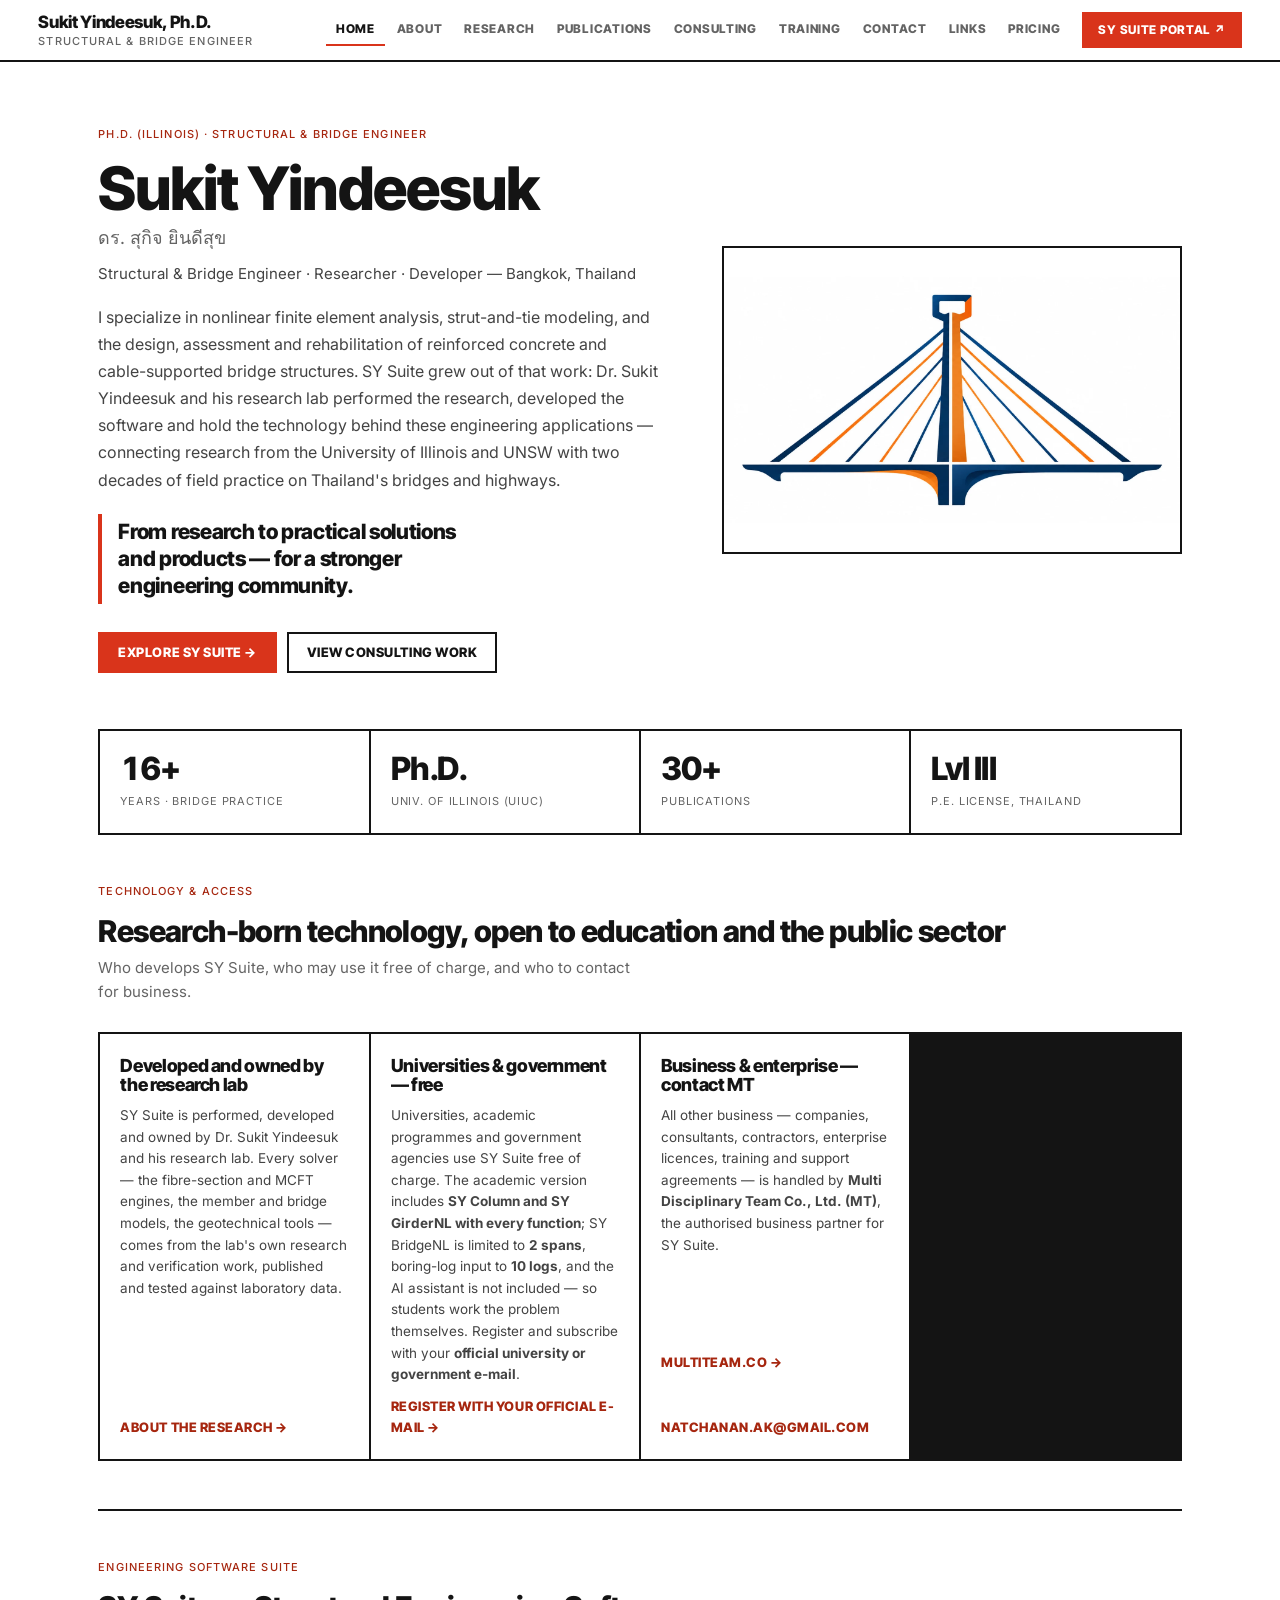
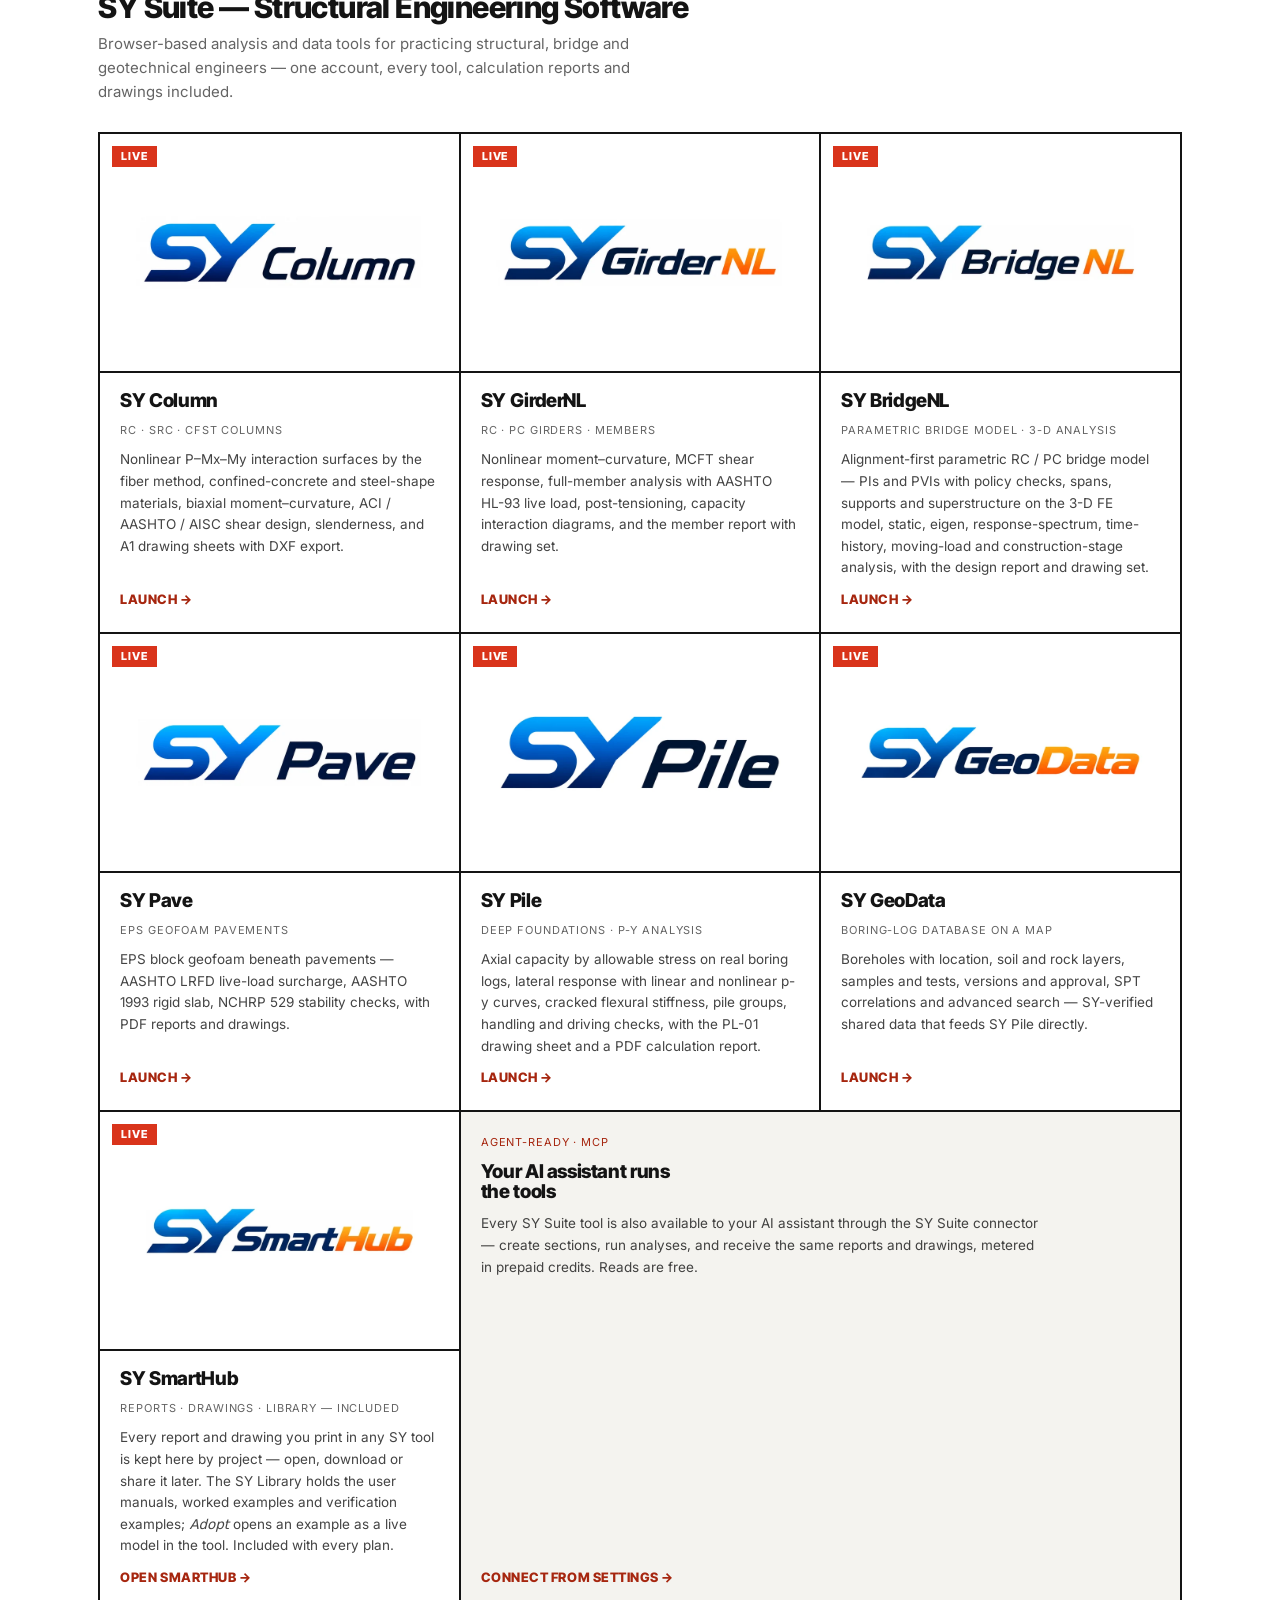
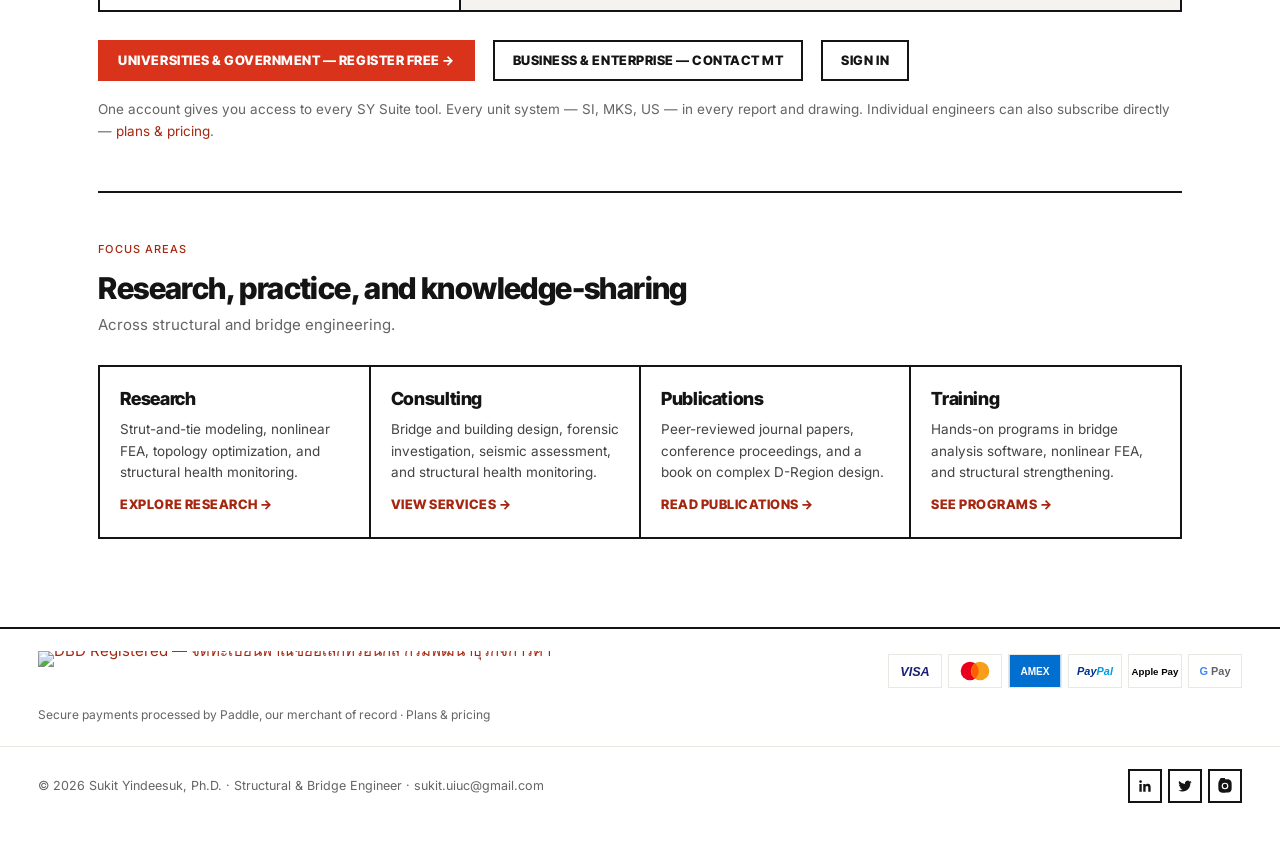
==== commit 9acef8d6: "www: technology & access section — lab-owned technology, universities & government free (academic ve" ====
--- a/index.html
+++ b/index.html
@@ -40,7 +40,7 @@
           <div class="hero-eyebrow">Ph.D. (Illinois) · Structural &amp; Bridge Engineer</div>
           <h1 class="hero-title">Sukit Yindeesuk<span class="th">ดร. สุกิจ ยินดีสุข</span></h1>
           <div class="hero-role">Structural &amp; Bridge Engineer · Researcher · Developer — Bangkok, Thailand</div>
-          <p class="hero-tag">I specialize in nonlinear finite element analysis, strut-and-tie modeling, and the design, assessment, and rehabilitation of reinforced concrete and cable-supported bridge structures — connecting research from the University of Illinois with two decades of field practice on Thailand's bridges and highways.</p>
+          <p class="hero-tag">I specialize in nonlinear finite element analysis, strut-and-tie modeling, and the design, assessment and rehabilitation of reinforced concrete and cable-supported bridge structures. SY Suite grew out of that work: Dr. Sukit Yindeesuk and his research lab performed the research, developed the software and hold the technology behind these engineering applications — connecting research from the University of Illinois and UNSW with two decades of field practice on Thailand's bridges and highways.</p>
           <p class="hero-motto">From research to practical solutions and products — for a stronger engineering community.</p>
           <div class="hero-actions">
             <a href="#suite" class="btn btn-primary">Explore SY Suite →</a>
@@ -62,7 +62,31 @@
         <div class="stat"><div class="num">Lvl III</div><div class="lbl">P.E. License, Thailand</div></div>
       </div>
 
-      <section class="block" id="suite">
+      <section class="block" id="access">
+      <div class="fbadge">Technology &amp; Access</div>
+      <h2>Research-born technology, open to education and the public sector</h2>
+      <p class="sub">Who develops SY Suite, who may use it free of charge, and who to contact for business.</p>
+      <div class="card-grid">
+        <div class="card">
+          <h3>Developed and owned by the research lab</h3>
+          <p>SY Suite is performed, developed and owned by Dr. Sukit Yindeesuk and his research lab. Every solver — the fibre-section and MCFT engines, the member and bridge models, the geotechnical tools — comes from the lab's own research and verification work, published and tested against laboratory data.</p>
+          <a href="research.html" class="more">About the research →</a>
+        </div>
+        <div class="card">
+          <h3>Universities &amp; government — free</h3>
+          <p>Universities, academic programmes and government agencies use SY Suite free of charge. The academic version includes <strong>SY Column and SY GirderNL with every function</strong>; SY BridgeNL is limited to <strong>2 spans</strong>, boring-log input to <strong>10 logs</strong>, and the AI assistant is not included — so students work the problem themselves. Register and subscribe with your <strong>official university or government e-mail</strong>.</p>
+          <a href="https://app.tonsukit.com" target="_blank" rel="noopener" class="more">Register with your official e-mail →</a>
+        </div>
+        <div class="card">
+          <h3>Business &amp; enterprise — contact MT</h3>
+          <p>All other business — companies, consultants, contractors, enterprise licences, training and support agreements — is handled by <strong>Multi Disciplinary Team Co., Ltd. (MT)</strong>, the authorised business partner for SY Suite.</p>
+          <a href="https://multiteam.co" target="_blank" rel="noopener" class="more">multiteam.co →</a><br/>
+          <a href="mailto:natchanan.ak@gmail.com" class="more">natchanan.ak@gmail.com</a>
+        </div>
+      </div>
+    </section>
+
+    <section class="block" id="suite">
         <div class="fbadge">Engineering Software Suite</div>
         <h2>SY Suite — Structural Engineering Software</h2>
         <p class="sub">Browser-based analysis and data tools for practicing structural, bridge and geotechnical engineers — one account, every tool, calculation reports and drawings included.</p>
@@ -170,10 +194,11 @@
 
         </div>
         <div class="suite-cta">
-          <a href="https://app.tonsukit.com" target="_blank" rel="noopener" class="btn btn-primary">Sign In / Create Account →</a>
-          <a href="https://app.tonsukit.com/#/pricing" target="_blank" rel="noopener" class="btn">Plans &amp; Pricing</a>
-          <span class="suite-cta-note">One account gives you access to every SY Suite tool. Every unit system — SI, MKS, US — in every report and drawing.</span>
-        </div>
+        <a href="https://app.tonsukit.com" target="_blank" rel="noopener" class="btn btn-primary">Universities &amp; Government — register free →</a>
+        <a href="https://multiteam.co" target="_blank" rel="noopener" class="btn">Business &amp; Enterprise — contact MT</a>
+        <a href="https://app.tonsukit.com" target="_blank" rel="noopener" class="btn">Sign In</a>
+        <span class="suite-cta-note">One account gives you access to every SY Suite tool. Every unit system — SI, MKS, US — in every report and drawing. Individual engineers can also subscribe directly — <a href="https://app.tonsukit.com/#/pricing" target="_blank" rel="noopener">plans &amp; pricing</a>.</span>
+      </div>
       </section>
 
       <section class="block">
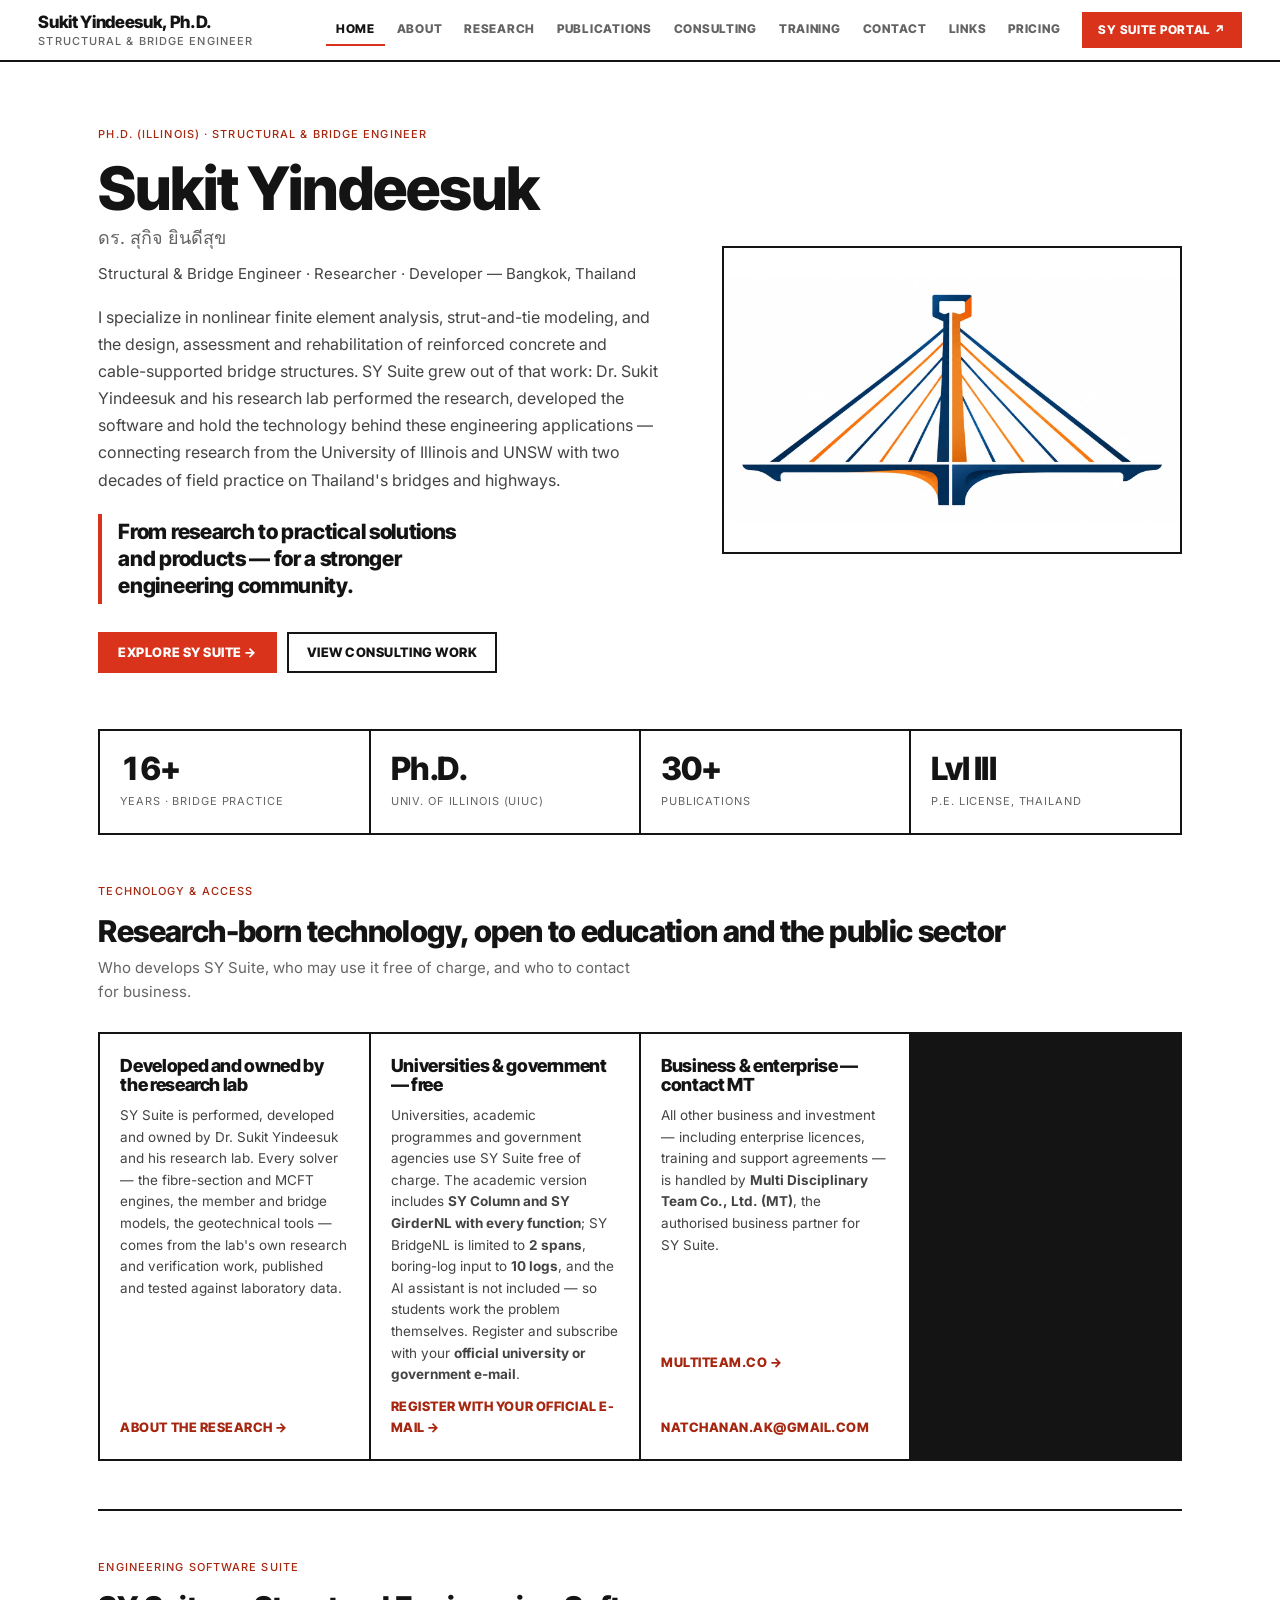
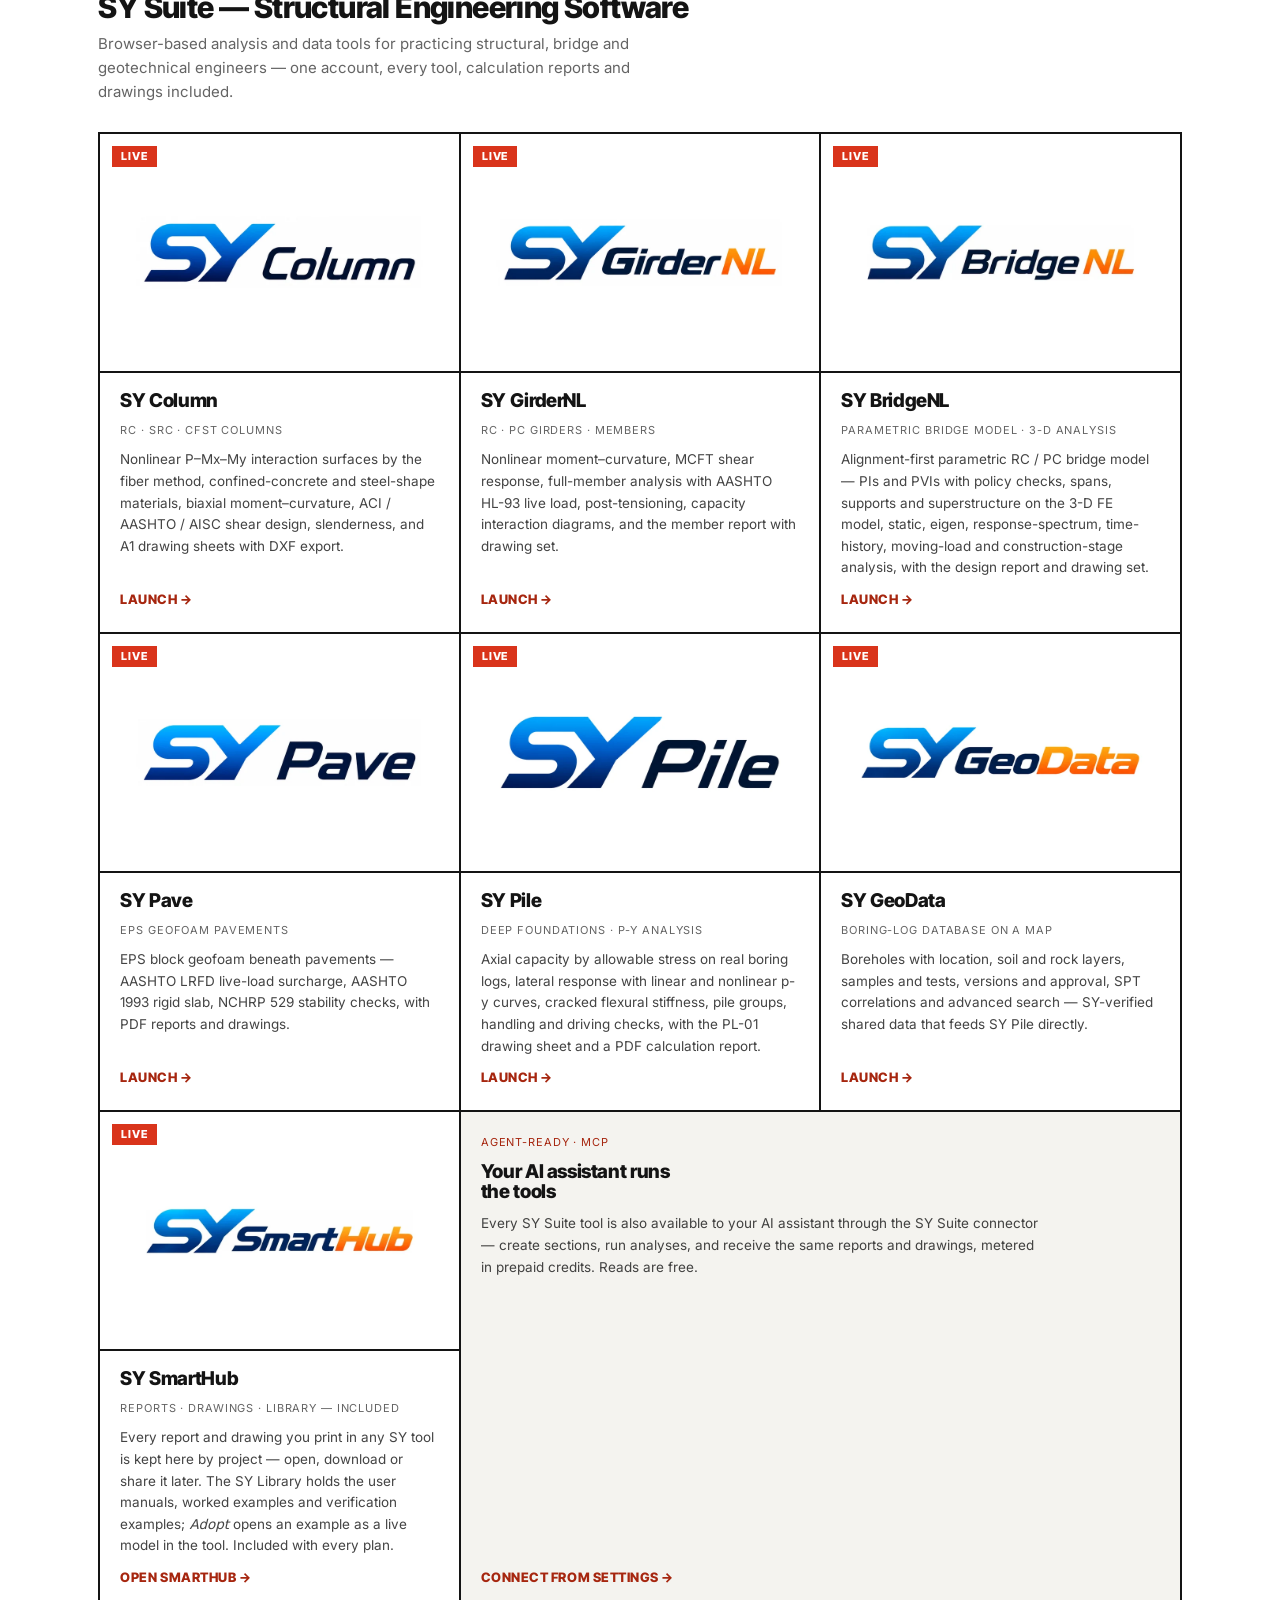
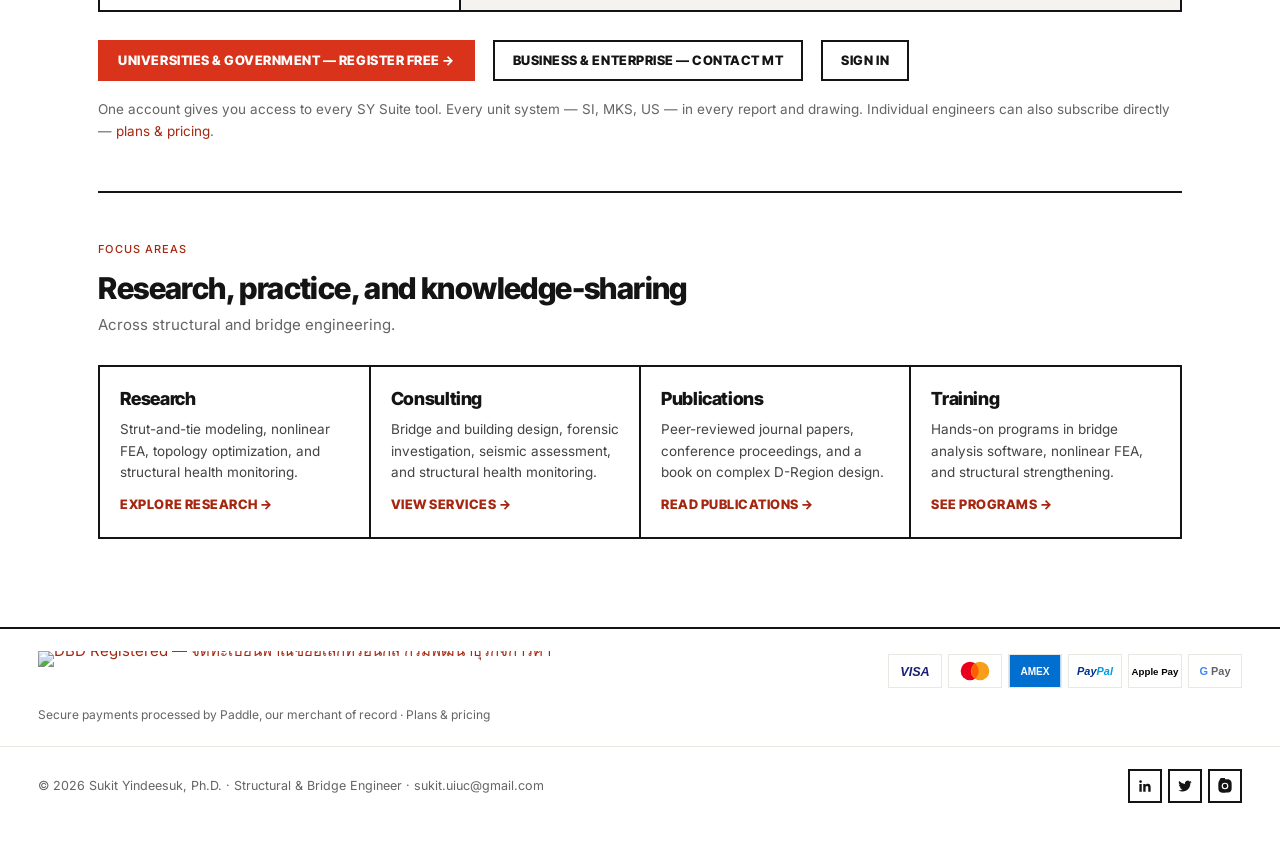
==== commit 842f8d22: "www: MT card wording — all other business and investment handled by MT" ====
--- a/index.html
+++ b/index.html
@@ -79,7 +79,7 @@
         </div>
         <div class="card">
           <h3>Business &amp; enterprise — contact MT</h3>
-          <p>All other business — companies, consultants, contractors, enterprise licences, training and support agreements — is handled by <strong>Multi Disciplinary Team Co., Ltd. (MT)</strong>, the authorised business partner for SY Suite.</p>
+          <p>All other business and investment — including enterprise licences, training and support agreements — is handled by <strong>Multi Disciplinary Team Co., Ltd. (MT)</strong>, the authorised business partner for SY Suite.</p>
           <a href="https://multiteam.co" target="_blank" rel="noopener" class="more">multiteam.co →</a><br/>
           <a href="mailto:natchanan.ak@gmail.com" class="more">natchanan.ak@gmail.com</a>
         </div>
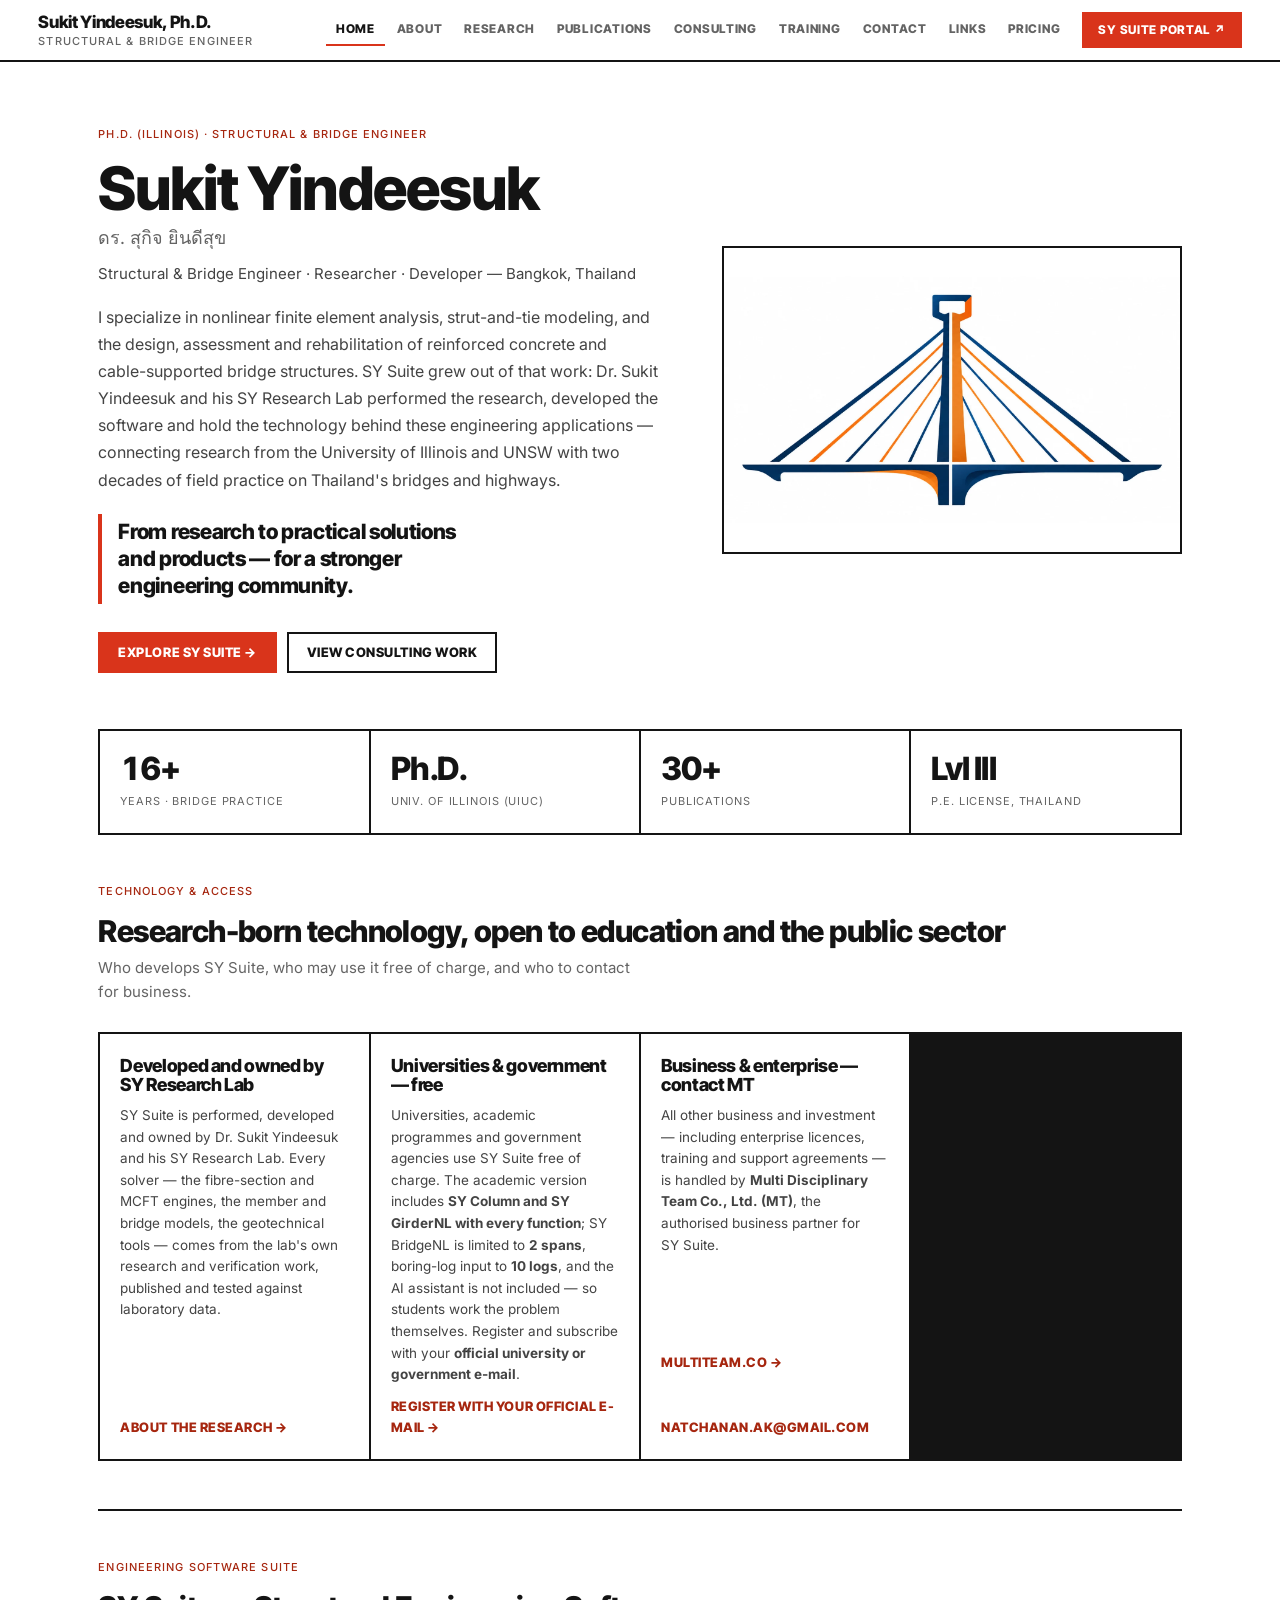
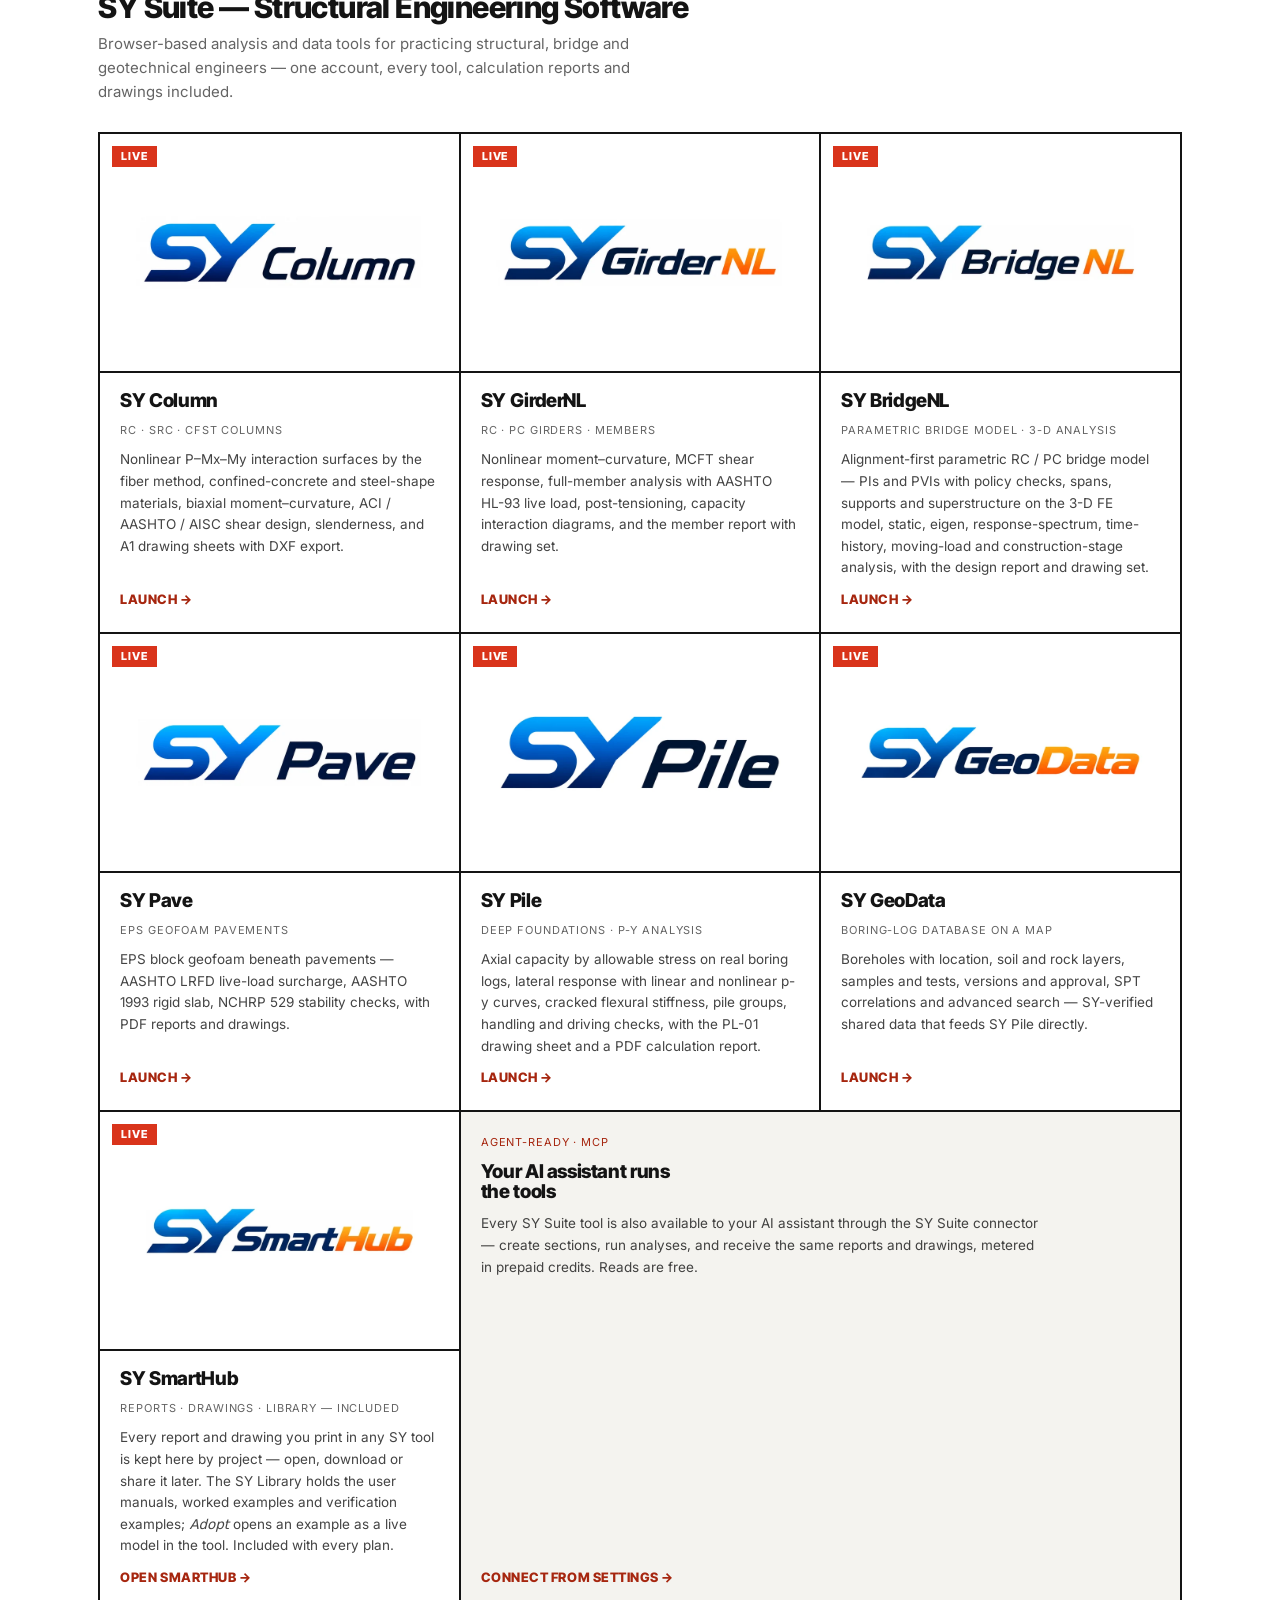
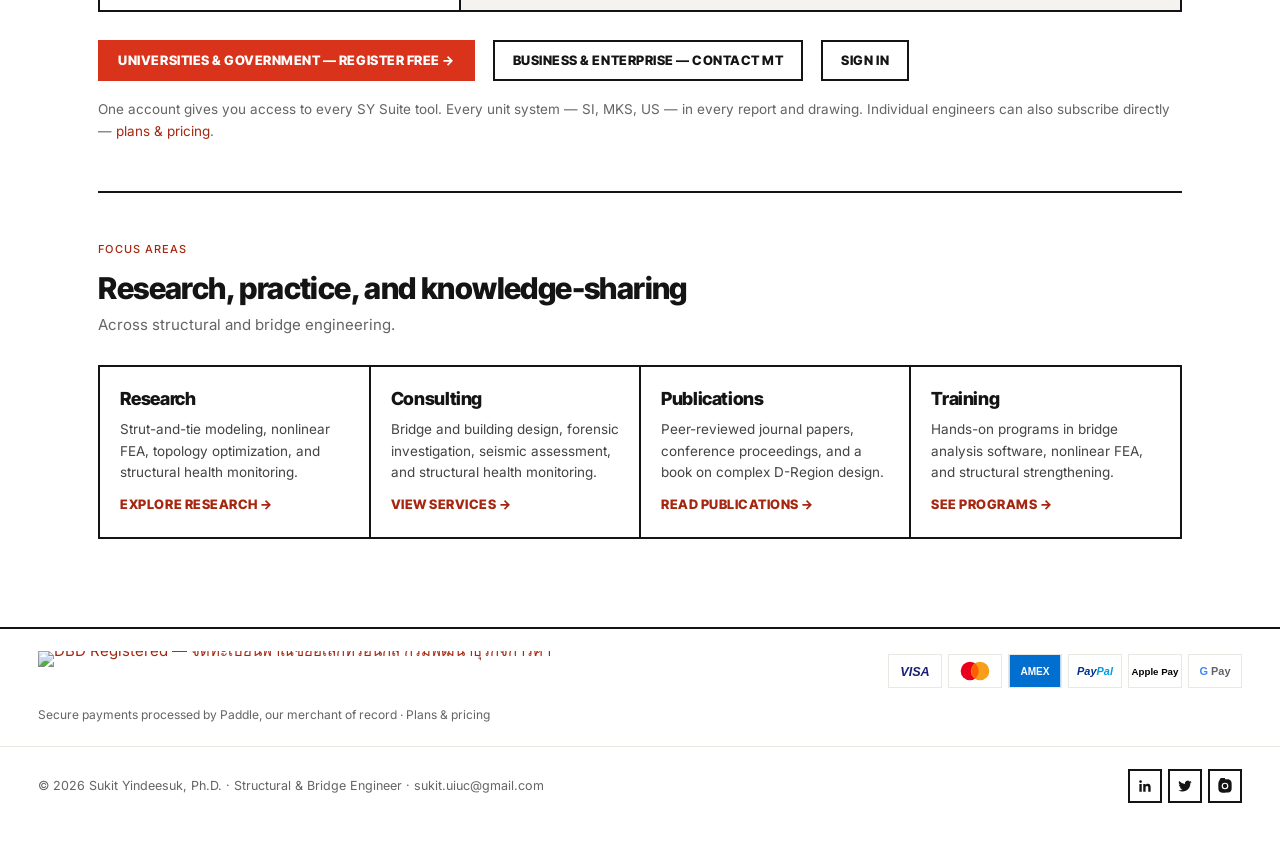
==== commit ed6a4952: "Name the lab: SY Research Lab (hero + Technology & Access card)" ====
--- a/index.html
+++ b/index.html
@@ -40,7 +40,7 @@
           <div class="hero-eyebrow">Ph.D. (Illinois) · Structural &amp; Bridge Engineer</div>
           <h1 class="hero-title">Sukit Yindeesuk<span class="th">ดร. สุกิจ ยินดีสุข</span></h1>
           <div class="hero-role">Structural &amp; Bridge Engineer · Researcher · Developer — Bangkok, Thailand</div>
-          <p class="hero-tag">I specialize in nonlinear finite element analysis, strut-and-tie modeling, and the design, assessment and rehabilitation of reinforced concrete and cable-supported bridge structures. SY Suite grew out of that work: Dr. Sukit Yindeesuk and his research lab performed the research, developed the software and hold the technology behind these engineering applications — connecting research from the University of Illinois and UNSW with two decades of field practice on Thailand's bridges and highways.</p>
+          <p class="hero-tag">I specialize in nonlinear finite element analysis, strut-and-tie modeling, and the design, assessment and rehabilitation of reinforced concrete and cable-supported bridge structures. SY Suite grew out of that work: Dr. Sukit Yindeesuk and his SY Research Lab performed the research, developed the software and hold the technology behind these engineering applications — connecting research from the University of Illinois and UNSW with two decades of field practice on Thailand's bridges and highways.</p>
           <p class="hero-motto">From research to practical solutions and products — for a stronger engineering community.</p>
           <div class="hero-actions">
             <a href="#suite" class="btn btn-primary">Explore SY Suite →</a>
@@ -68,8 +68,8 @@
       <p class="sub">Who develops SY Suite, who may use it free of charge, and who to contact for business.</p>
       <div class="card-grid">
         <div class="card">
-          <h3>Developed and owned by the research lab</h3>
-          <p>SY Suite is performed, developed and owned by Dr. Sukit Yindeesuk and his research lab. Every solver — the fibre-section and MCFT engines, the member and bridge models, the geotechnical tools — comes from the lab's own research and verification work, published and tested against laboratory data.</p>
+          <h3>Developed and owned by SY Research Lab</h3>
+          <p>SY Suite is performed, developed and owned by Dr. Sukit Yindeesuk and his SY Research Lab. Every solver — the fibre-section and MCFT engines, the member and bridge models, the geotechnical tools — comes from the lab's own research and verification work, published and tested against laboratory data.</p>
           <a href="research.html" class="more">About the research →</a>
         </div>
         <div class="card">
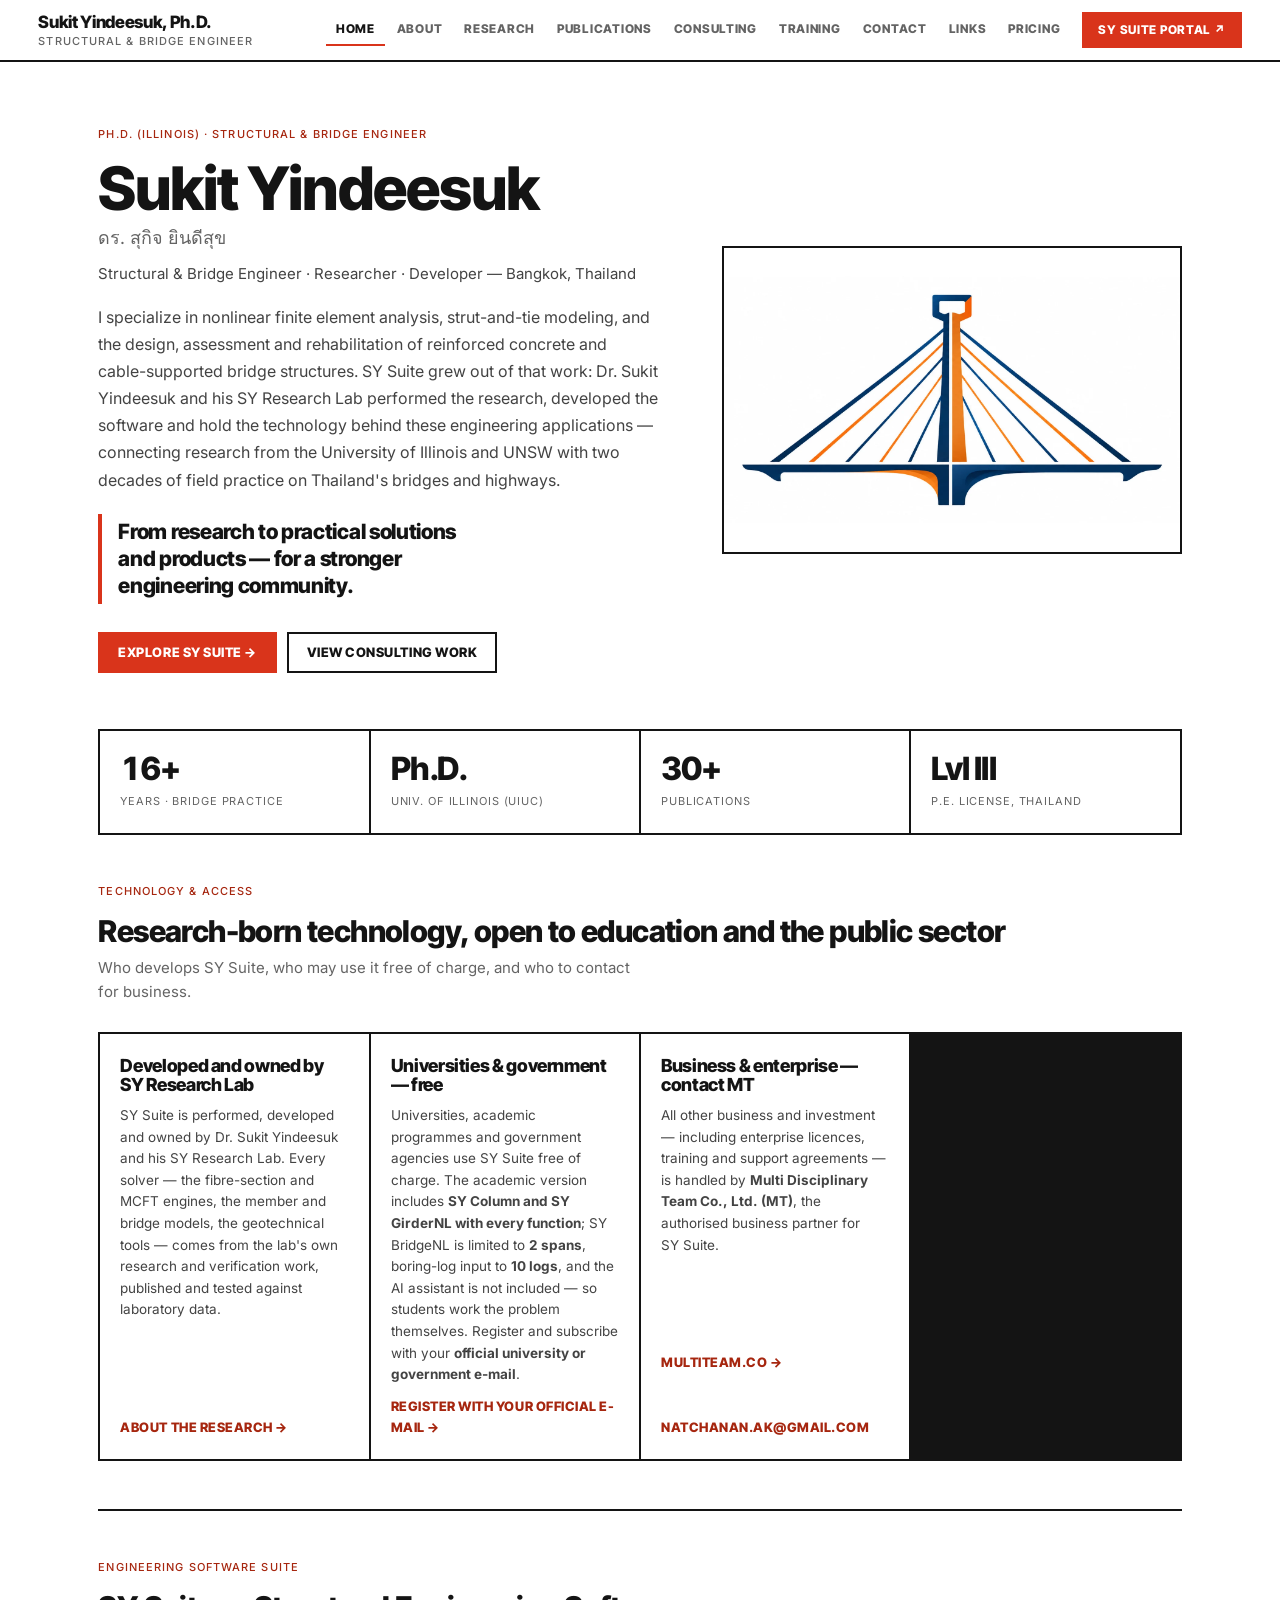
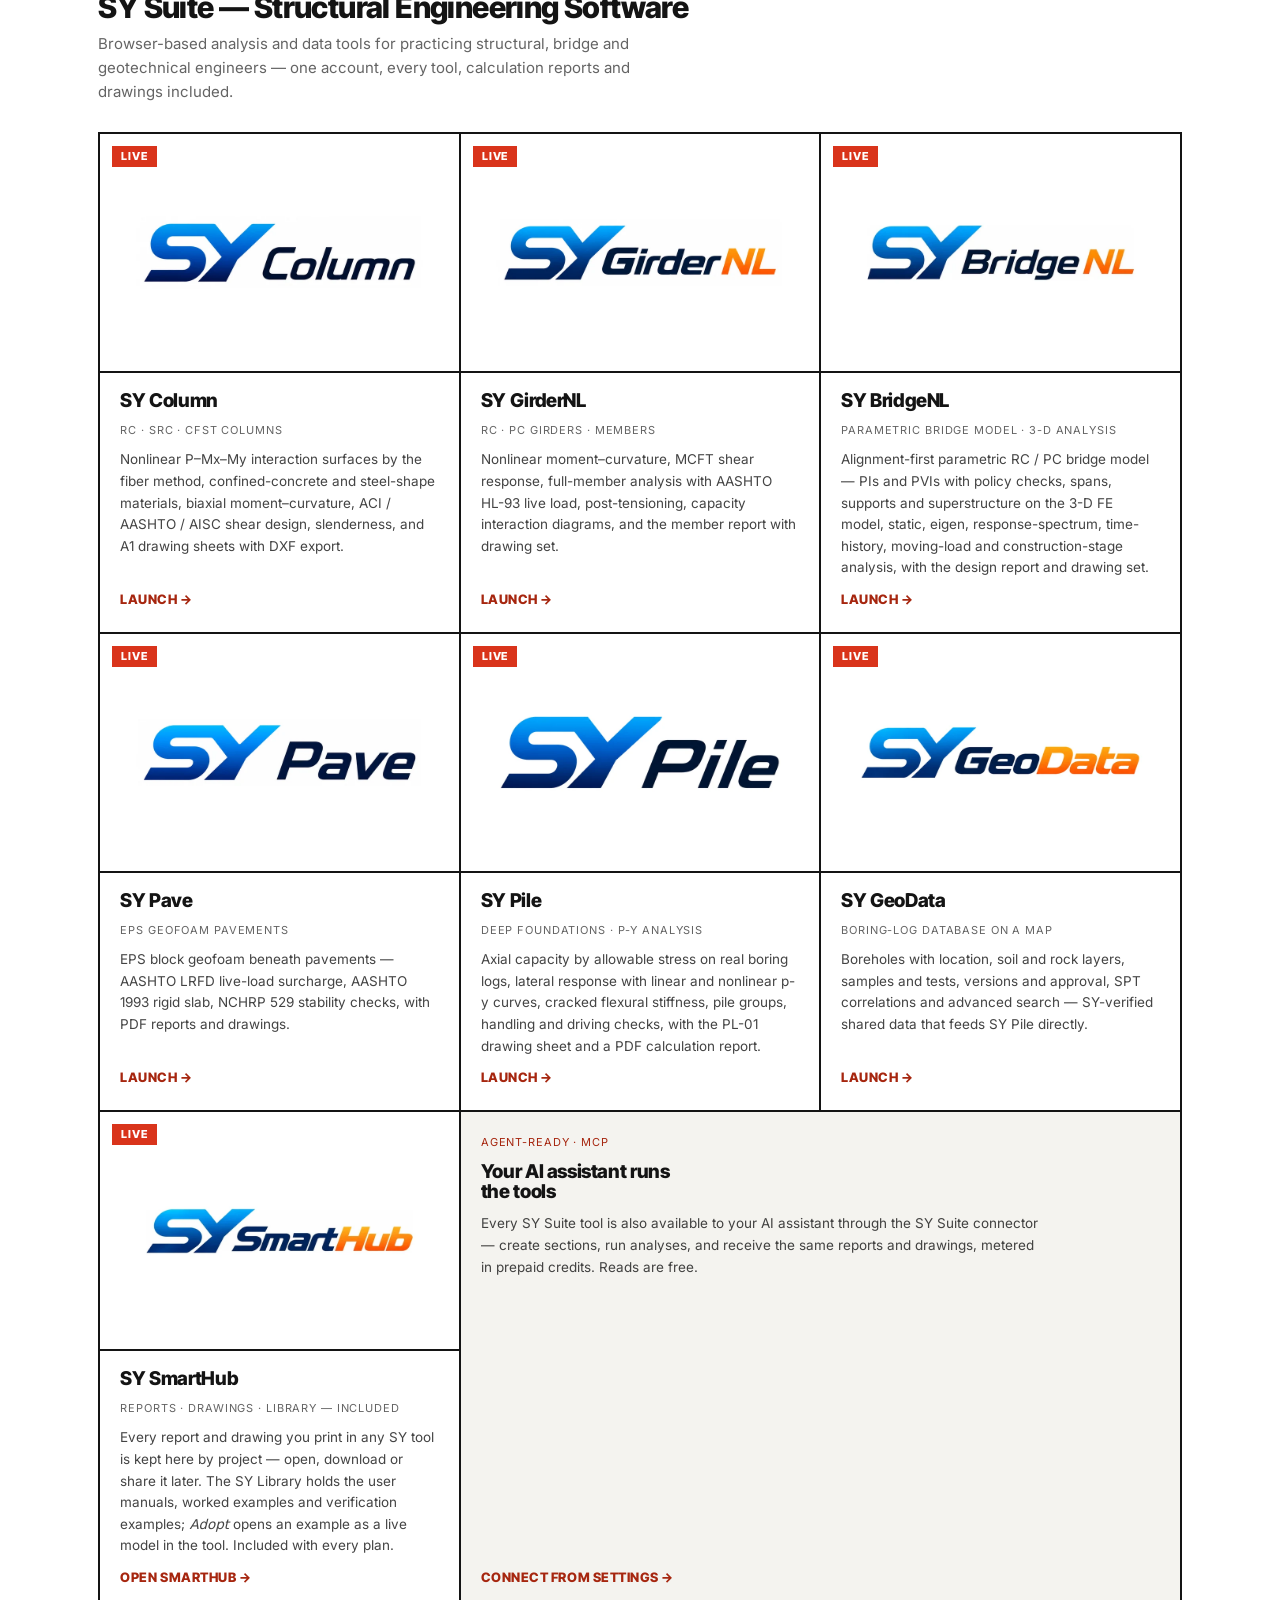
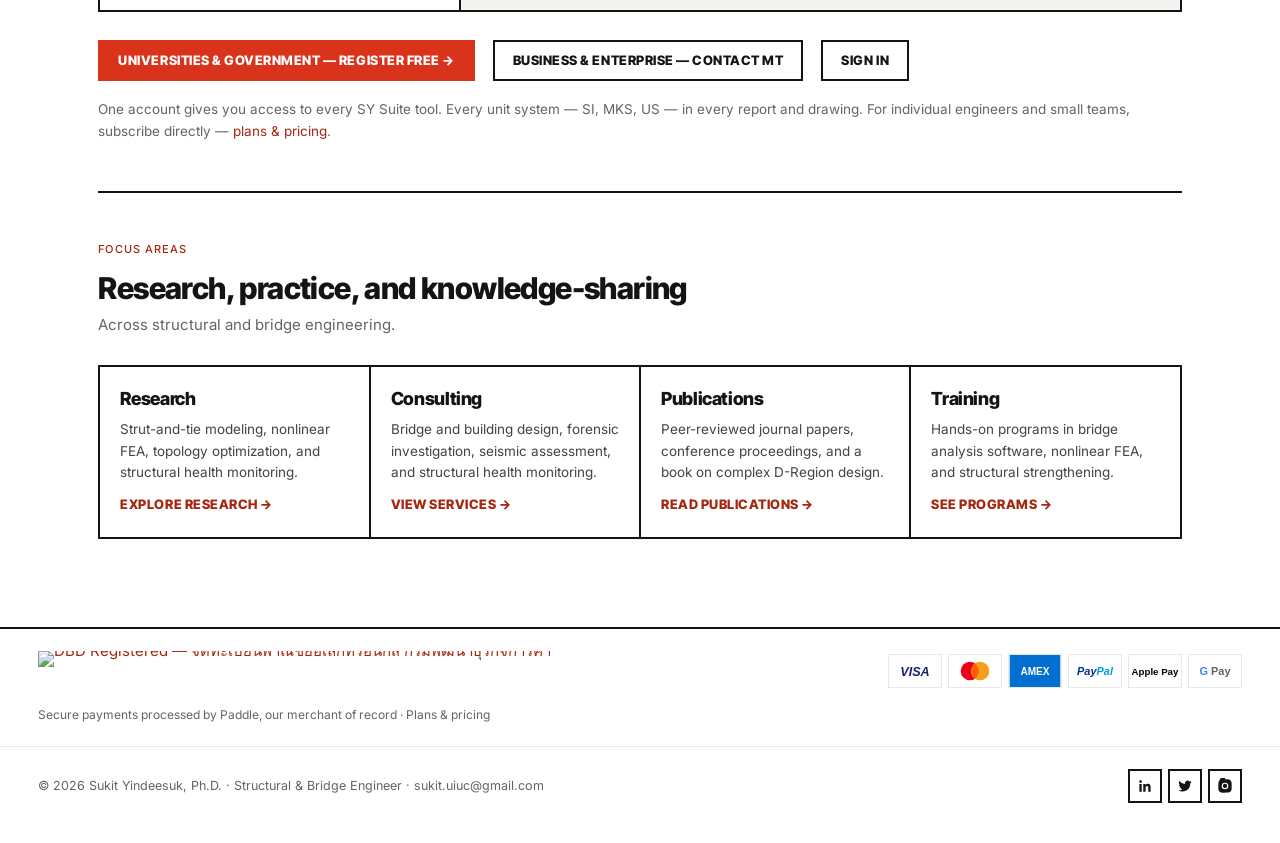
==== commit d320ab87: "Suite CTA note: "For individual engineers and small teams, subscribe directly"" ====
--- a/index.html
+++ b/index.html
@@ -197,7 +197,7 @@
         <a href="https://app.tonsukit.com" target="_blank" rel="noopener" class="btn btn-primary">Universities &amp; Government — register free →</a>
         <a href="https://multiteam.co" target="_blank" rel="noopener" class="btn">Business &amp; Enterprise — contact MT</a>
         <a href="https://app.tonsukit.com" target="_blank" rel="noopener" class="btn">Sign In</a>
-        <span class="suite-cta-note">One account gives you access to every SY Suite tool. Every unit system — SI, MKS, US — in every report and drawing. Individual engineers can also subscribe directly — <a href="https://app.tonsukit.com/#/pricing" target="_blank" rel="noopener">plans &amp; pricing</a>.</span>
+        <span class="suite-cta-note">One account gives you access to every SY Suite tool. Every unit system — SI, MKS, US — in every report and drawing. For individual engineers and small teams, subscribe directly — <a href="https://app.tonsukit.com/#/pricing" target="_blank" rel="noopener">plans &amp; pricing</a>.</span>
       </div>
       </section>
 
